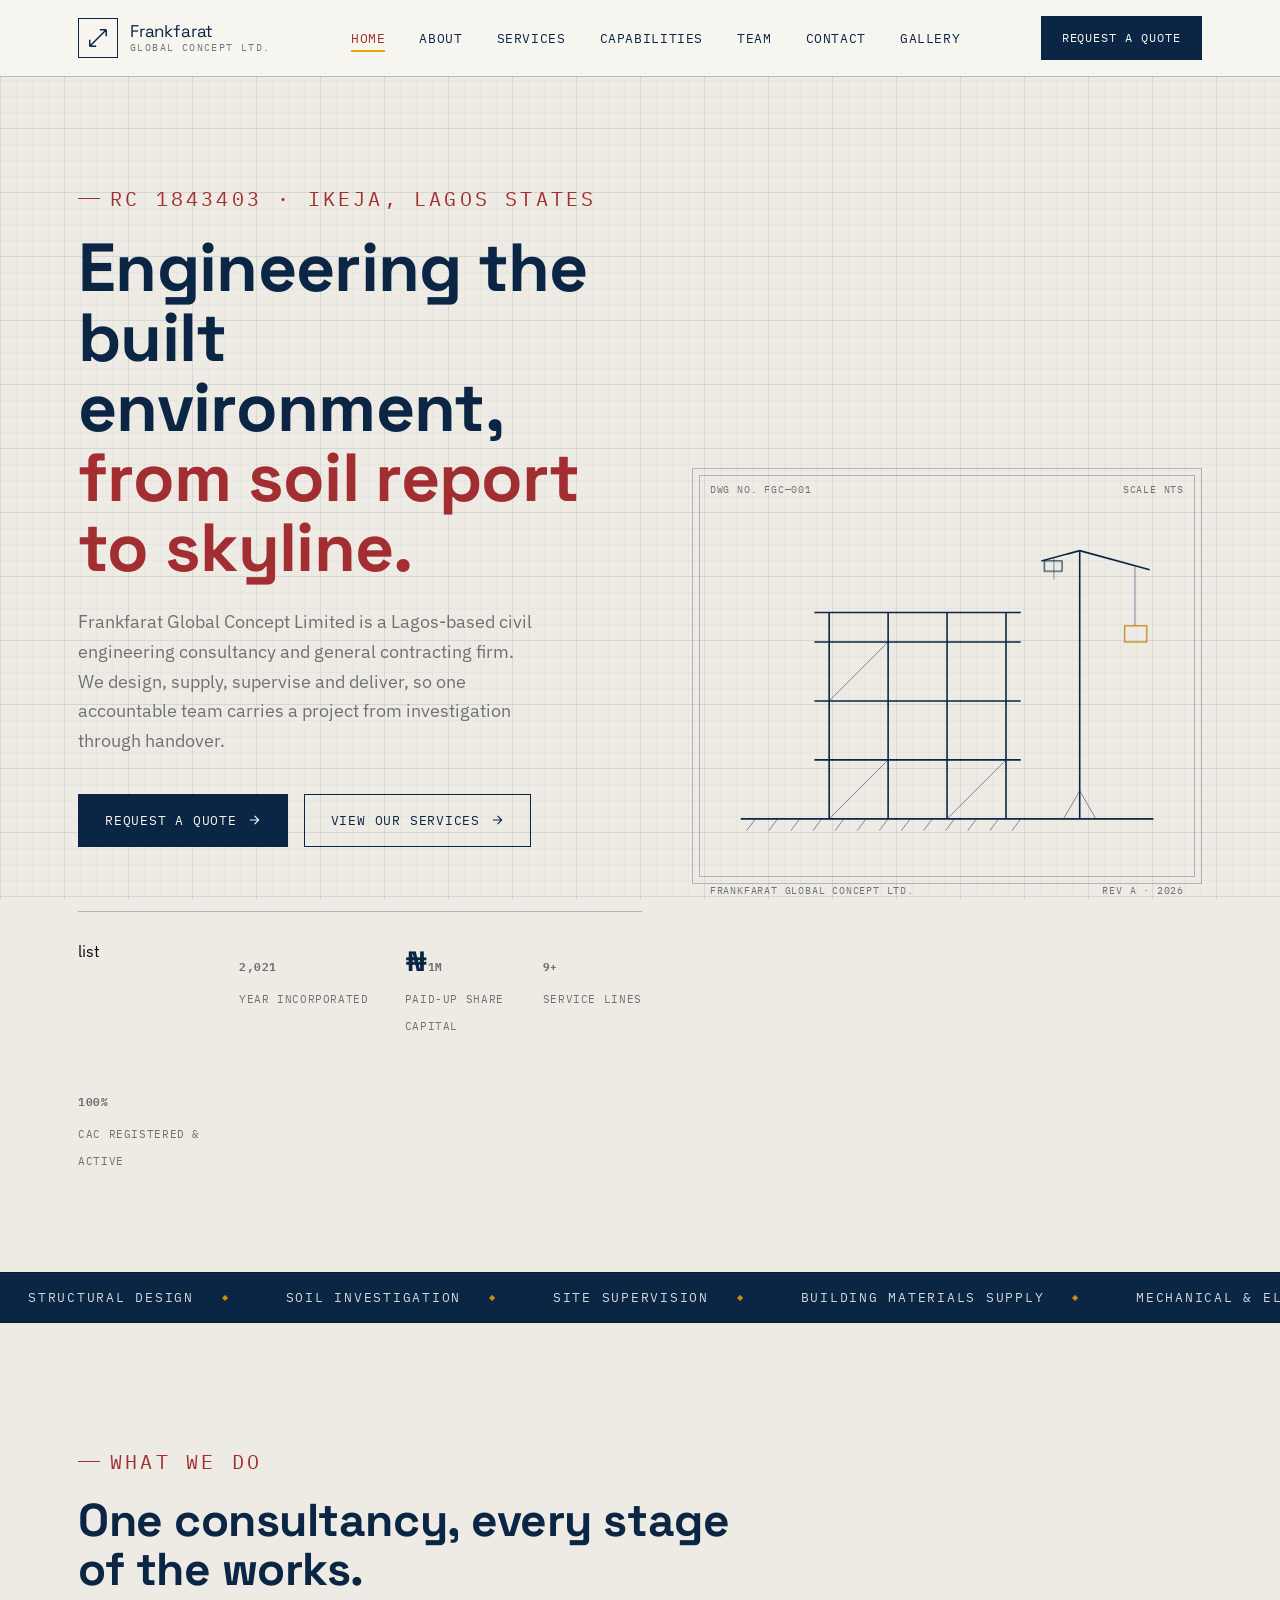
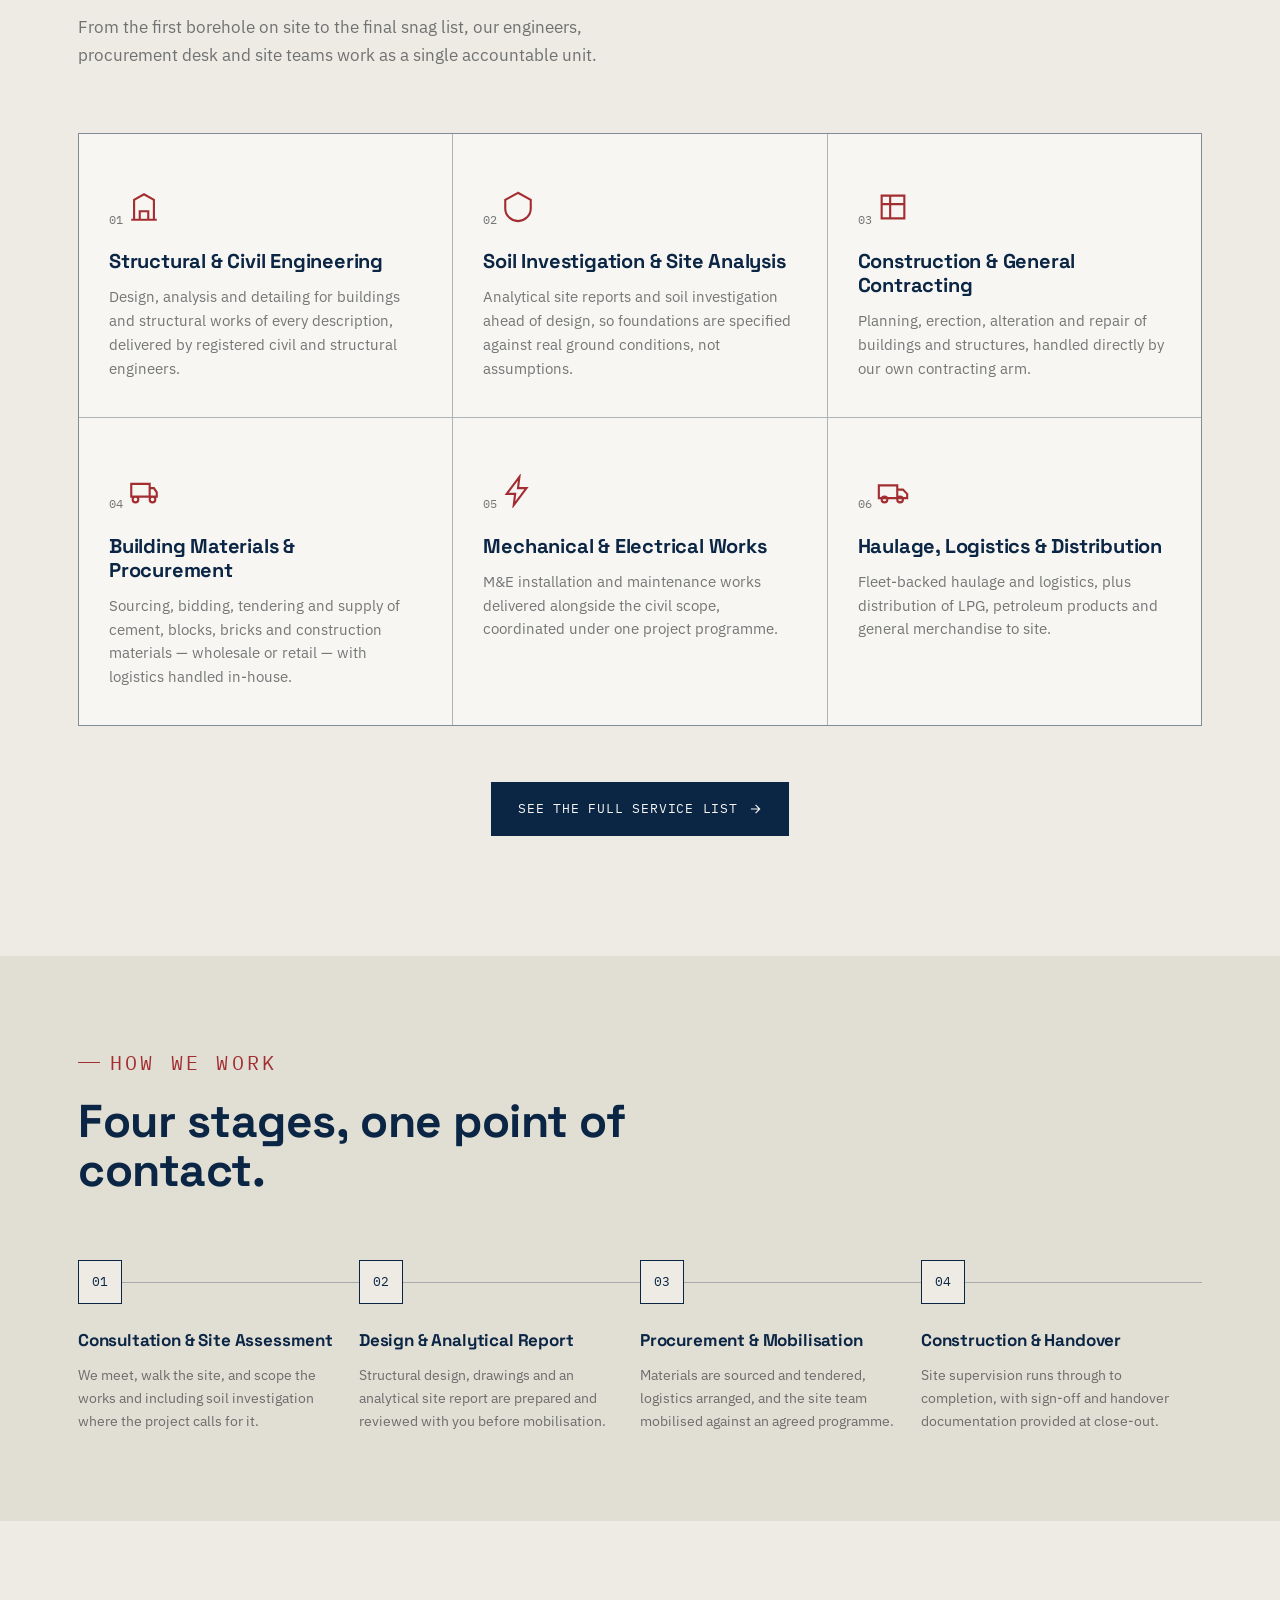
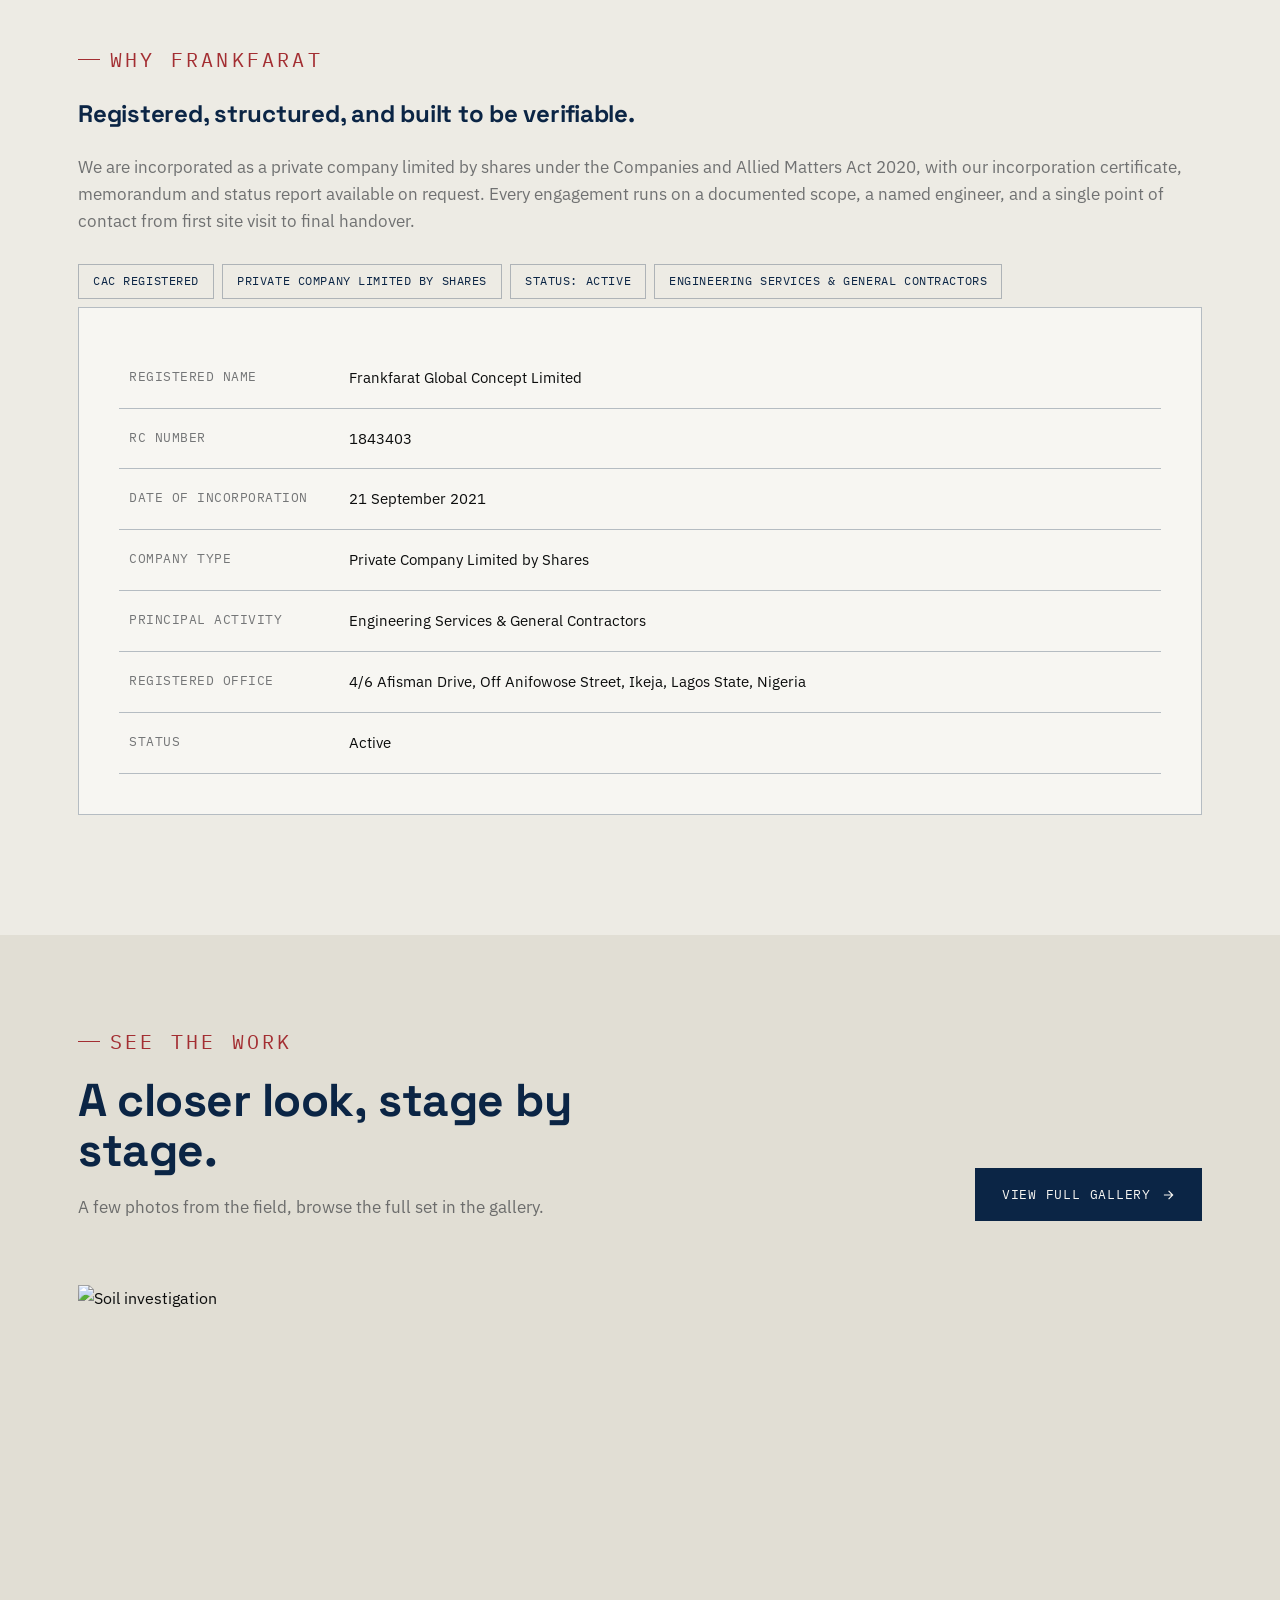
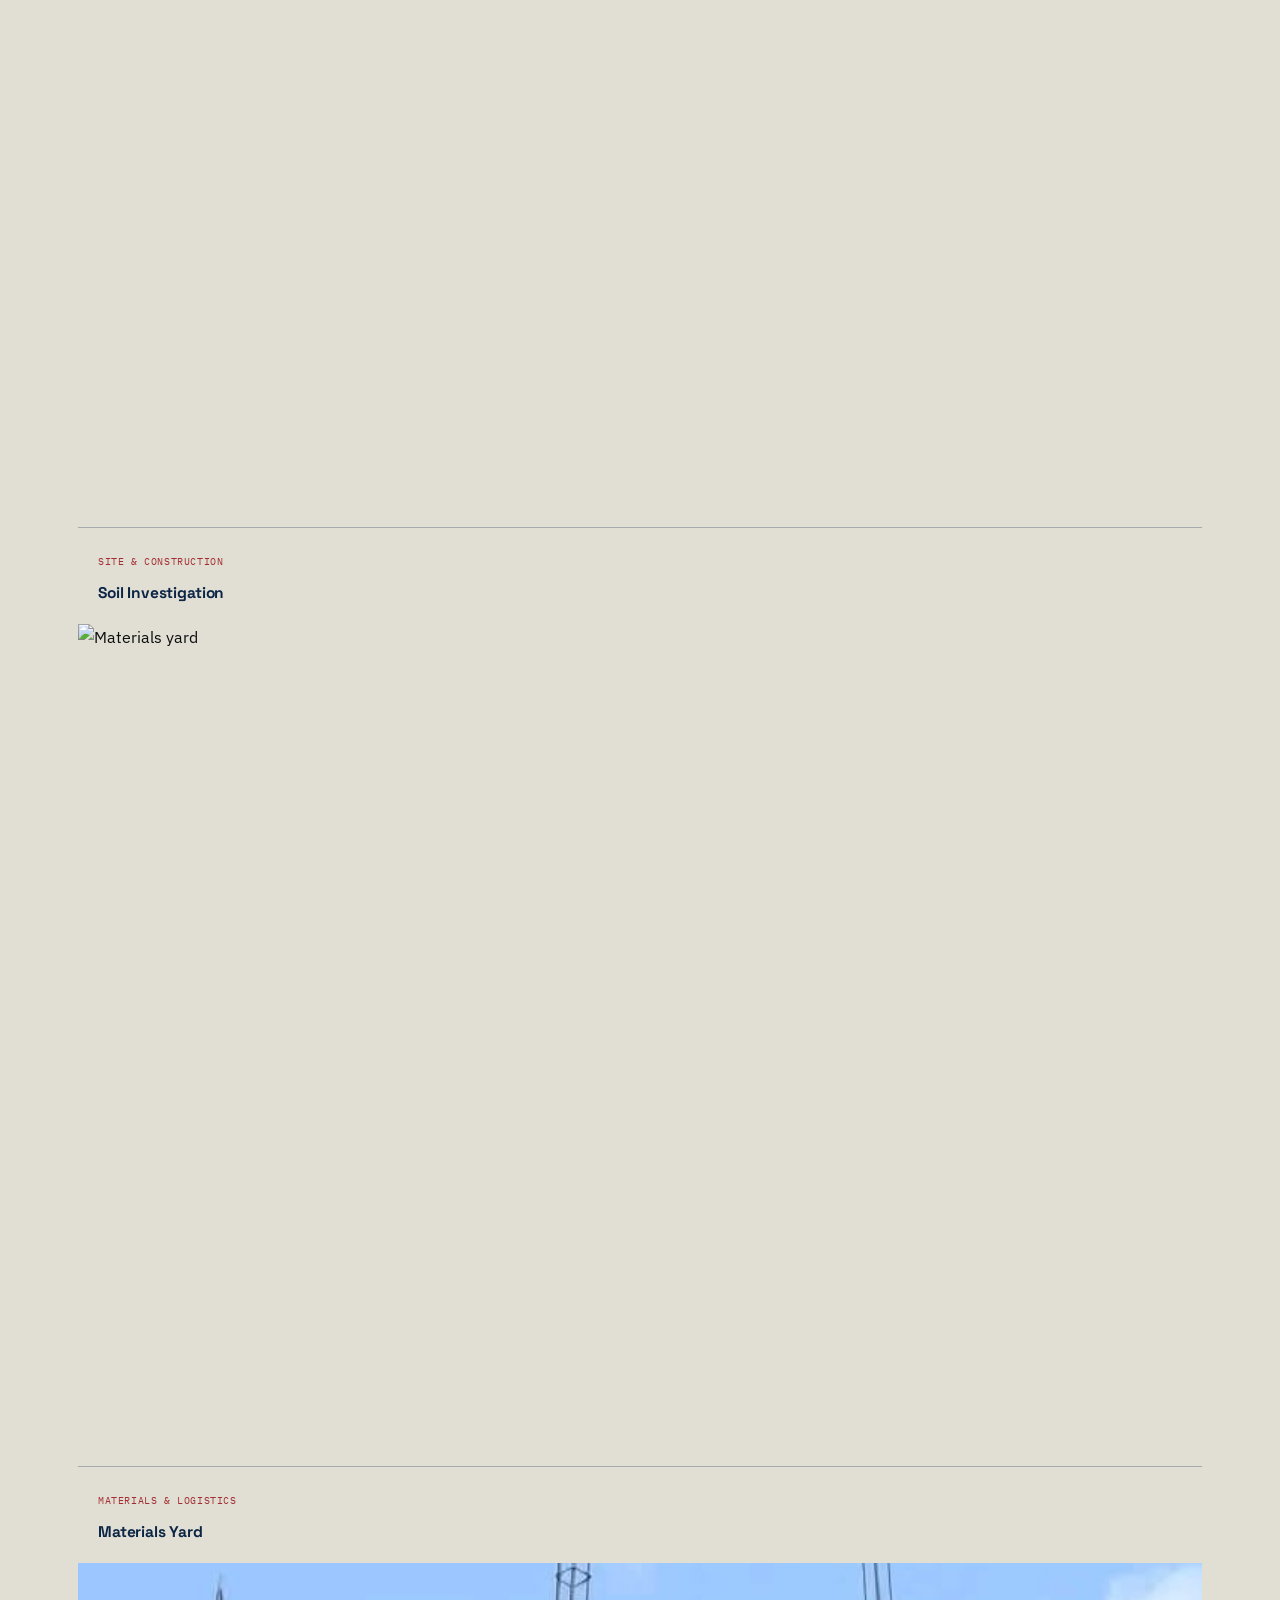
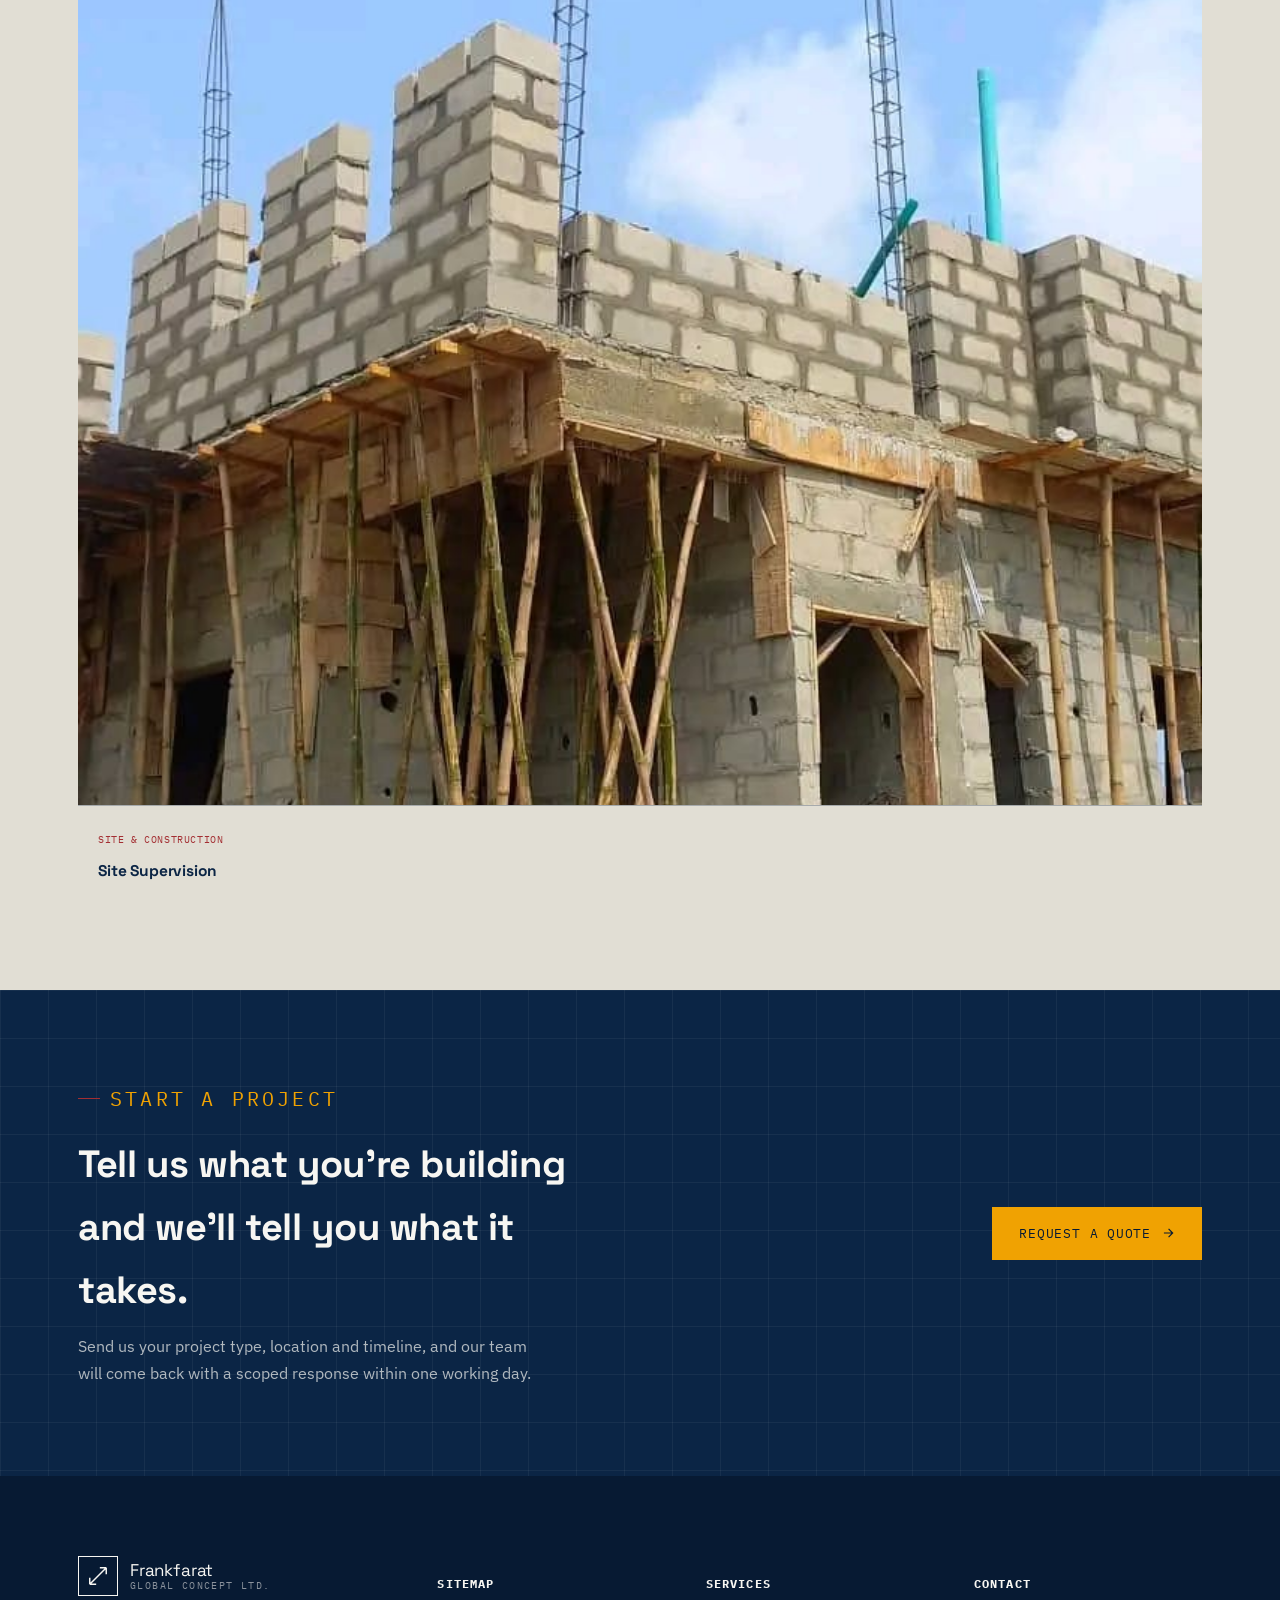
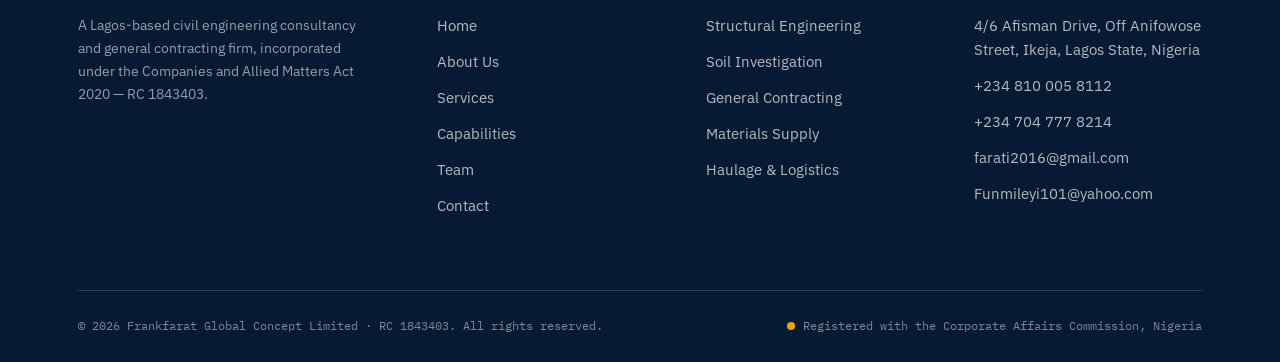
==== index.html @ 9d9a78c6 "First commit" ====
<!DOCTYPE html>
<html lang="en">
<head>
<meta charset="UTF-8">
<meta name="viewport" content="width=device-width, initial-scale=1.0">
<title>Frankfarat Global Concept Limited Civil Engineering Consultants, Lagos</title>
<meta name="description" content="Frankfarat Global Concept Limited (RC 1843403) is a Lagos-based civil engineering consultancy and general contracting firm — structural design, site supervision, soil investigation, procurement and construction.">
<link rel="preconnect" href="https://fonts.googleapis.com">
<link rel="stylesheet" href="style.css">
</head>
<body>

<div class="blueprint-bg"></div>

<!-- ============ HEADER ============ -->
<header class="sheet-header">
  <div class="wrap bar">
    <a href="index.html" class="brand">
      <span class="brand-mark">
        <svg viewBox="0 0 24 24" fill="none" stroke="currentColor" stroke-width="1.6"><path d="M3 21 L21 3 M21 3 L21 10 M21 3 L14 3 M3 21 L10 21 M3 21 L3 14"/></svg>
      </span>
      <span class="brand-text">
        <span class="name">Frankfarat</span>
        <span class="tag">Global Concept Ltd.</span>
      </span>
    </a>
    <nav class="main-nav">
      <a href="index.html">Home</a>
      <a href="about.html">About</a>
      <a href="services.html">Services</a>
      <a href="capabilities.html">Capabilities</a>
      <a href="team.html">Team</a>
      <a href="contact.html">Contact</a>
      <a href="gallery.html">Gallery</a>
    </nav>
    <a href="contact.html" class="nav-cta">Request a Quote</a>
    <button class="burger" aria-label="Toggle menu"><span></span><span></span><span></span></button>
  </div>
</header>

<div class="mobile-nav">
  <a href="index.html">Home</a>
  <a href="about.html">About</a>
  <a href="services.html">Services</a>
  <a href="capabilities.html">Capabilities</a>
  <a href="team.html">Team</a>
  <a href="gallery.html">Gallery</a>
  <a href="contact.html">Contact</a>
  <a href="contact.html" class="btn btn-amber">Request a Quote →</a>
</div>

<!-- ============ HERO ============ -->
<section class="hero">
  <div class="wrap">
    <div class="hero-grid">
      <div>
        <div class="eyebrow">RC 1843403 · Ikeja, Lagos States</div>
        <h1>Engineering the built environment, <span class="accent">from soil report to skyline.</span></h1>
        <p class="hero-lede">Frankfarat Global Concept Limited is a Lagos-based civil engineering consultancy and general contracting firm. We design, supply, supervise and deliver, so one accountable team carries a project from investigation through handover.</p>
        <div class="hero-actions">
          <a href="contact.html" class="btn btn-solid">Request a quote <svg viewBox="0 0 24 24" fill="none" stroke="currentColor" stroke-width="2"><path d="M5 12h14M13 5l7 7-7 7"/></svg></a>
          <a href="services.html" class="btn btn-ghost">View our services <svg viewBox="0 0 24 24" fill="none" stroke="currentColor" stroke-width="2"><path d="M5 12h14M13 5l7 7-7 7"/></svg></a>
        </div>

        <div class="hero-stats reveal-stagger">list
          <div class="stat"><b><span data-count="2021" data-suffix="">2021</span></b><span>Year Incorporated</span></div>
          <div class="stat"><b>₦<span data-count="1" data-suffix="M">1M</span></b><span>Paid-Up Share Capital</span></div>
          <div class="stat"><b><span data-count="9" data-suffix="+">9+</span></b><span>Service Lines</span></div>
          <div class="stat"><b><span data-count="100" data-suffix="%">100%</span></b><span>CAC Registered &amp; Active</span></div>
        </div>
      </div>

      <div class="hero-frame reveal">
        <div class="hero-frame-inner">
          <span class="corner-label tl">DWG NO. FGC—001</span>
          <span class="corner-label tr">SCALE NTS</span>
          <svg class="blueprint-drawing" viewBox="0 0 600 480" xmlns="http://www.w3.org/2000/svg">
            <!-- ground -->
            <path pathLength="1" class="bp-line" style="animation-duration:.7s;animation-delay:0s" d="M20,430 L580,430"/>
            <!-- foundation hatch -->
            <path pathLength="1" class="bp-line thin" style="animation-duration:.9s;animation-delay:.3s" d="M40,430 L28,446 M70,430 L58,446 M100,430 L88,446 M130,430 L118,446 M160,430 L148,446 M190,430 L178,446 M220,430 L208,446 M250,430 L238,446 M280,430 L268,446 M310,430 L298,446 M340,430 L328,446 M370,430 L358,446 M400,430 L388,446"/>
            <!-- columns -->
            <path pathLength="1" class="bp-line" style="animation-duration:1s;animation-delay:.5s" d="M140,430 L140,150 M220,430 L220,150 M300,430 L300,150 M380,430 L380,150"/>
            <!-- floor beams -->
            <path pathLength="1" class="bp-line" style="animation-duration:1s;animation-delay:1.1s" d="M120,350 L400,350 M120,270 L400,270 M120,190 L400,190 M120,150 L400,150"/>
            <!-- bracing -->
            <path pathLength="1" class="bp-line thin" style="animation-duration:.6s;animation-delay:1.9s" d="M140,430 L220,350 M300,430 L380,350 M140,270 L220,190"/>
            <!-- crane base -->
            <path pathLength="1" class="bp-line thin" style="animation-duration:.5s;animation-delay:2.1s" d="M458,430 L480,392 L502,430"/>
            <!-- crane mast -->
            <path pathLength="1" class="bp-line" style="animation-duration:.8s;animation-delay:1.3s" d="M480,430 L480,66"/>
            <!-- crane jib + counter-jib -->
            <path pathLength="1" class="bp-line" style="animation-duration:.6s;animation-delay:2s" d="M480,66 L575,92 M480,66 L428,80"/>
            <!-- cables -->
            <path pathLength="1" class="bp-line thin" style="animation-duration:.4s;animation-delay:2.5s" d="M555,88 L555,168 M445,77 L445,105"/>
            <!-- hook block -->
            <rect class="bp-fill" style="animation-delay:2.8s" x="541" y="168" width="30" height="22" fill="none" stroke="#C97F00" stroke-width="1.6"/>
            <!-- counterweight -->
            <rect class="bp-fill" style="animation-delay:2.6s" x="432" y="80" width="24" height="14" fill="none" stroke="#0B2545" stroke-width="1.4"/>
          </svg>
          <span class="corner-label bl">FRANKFARAT GLOBAL CONCEPT LTD.</span>
          <span class="corner-label br">REV A · 2026</span>
        </div>
      </div>
    </div>
  </div>
</section>

<!-- ============ MARQUEE STRIP ============ -->
<div class="strip">
  <div class="strip-track">
    <span>Structural Design</span>
    <span>Soil Investigation</span>
    <span>Site Supervision</span>
    <span>Building Materials Supply</span>
    <span>Mechanical &amp; Electrical Works</span>
    <span>Haulage &amp; Logistics</span>
    <span>Procurement &amp; Tendering</span>
    <span>General Contracting</span>
  </div>
</div>

<!-- ============ SERVICES OVERVIEW ============ -->
<section>
  <div class="wrap">
    <div class="section-head reveal">
      <div class="eyebrow">What We Do</div>
      <h2>One consultancy, every stage of the works.</h2>
      <p>From the first borehole on site to the final snag list, our engineers, procurement desk and site teams work as a single accountable unit.</p>
    </div>

    <div class="svc-grid reveal-stagger">
      <div class="svc-card">
        <span class="num">01</span>
        <svg class="icon" viewBox="0 0 24 24" fill="none" stroke="currentColor" stroke-width="1.5"><path d="M3 21h18M5 21V7l7-4 7 4v14M9 21v-6h6v6M9 11h.01M15 11h.01M9 15h.01M15 15h.01"/></svg>
        <h3>Structural &amp; Civil Engineering</h3>
        <p>Design, analysis and detailing for buildings and structural works of every description, delivered by registered civil and structural engineers.</p>
      </div>
      <div class="svc-card">
        <span class="num">02</span>
        <svg class="icon" viewBox="0 0 24 24" fill="none" stroke="currentColor" stroke-width="1.5"><path d="M12 2 3 7v6c0 5 4 8.5 9 9 5-.5 9-4 9-9V7l-9-5Z"/></svg>
        <h3>Soil Investigation &amp; Site Analysis</h3>
        <p>Analytical site reports and soil investigation ahead of design, so foundations are specified against real ground conditions, not assumptions.</p>
      </div>
      <div class="svc-card">
        <span class="num">03</span>
        <svg class="icon" viewBox="0 0 24 24" fill="none" stroke="currentColor" stroke-width="1.5"><path d="M4 4h16v16H4zM4 10h16M10 4v16"/></svg>
        <h3>Construction &amp; General Contracting</h3>
        <p>Planning, erection, alteration and repair of buildings and structures, handled directly by our own contracting arm.</p>
      </div>
      <div class="svc-card">
        <span class="num">04</span>
        <svg class="icon" viewBox="0 0 24 24" fill="none" stroke="currentColor" stroke-width="1.5"><path d="M3 7h13v9H3zM16 10h3l2 3v3h-5zM6 20a2 2 0 1 0 0-4 2 2 0 0 0 0 4ZM18 20a2 2 0 1 0 0-4 2 2 0 0 0 0 4Z"/></svg>
        <h3>Building Materials &amp; Procurement</h3>
        <p>Sourcing, bidding, tendering and supply of cement, blocks, bricks and construction materials — wholesale or retail — with logistics handled in-house.</p>
      </div>
      <div class="svc-card">
        <span class="num">05</span>
        <svg class="icon" viewBox="0 0 24 24" fill="none" stroke="currentColor" stroke-width="1.5"><path d="M13 2 4 14h6l-1 8 9-12h-6l1-8Z"/></svg>
        <h3>Mechanical &amp; Electrical Works</h3>
        <p>M&amp;E installation and maintenance works delivered alongside the civil scope, coordinated under one project programme.</p>
      </div>
      <div class="svc-card">
        <span class="num">06</span>
        <svg class="icon" viewBox="0 0 24 24" fill="none" stroke="currentColor" stroke-width="1.5"><path d="M2 8h13v9H2zM15 11h4l3 3v3h-7zM6 20a2 2 0 1 0 0-4 2 2 0 0 0 0 4ZM17 20a2 2 0 1 0 0-4 2 2 0 0 0 0 4Z"/></svg>
        <h3>Haulage, Logistics &amp; Distribution</h3>
        <p>Fleet-backed haulage and logistics, plus distribution of LPG, petroleum products and general merchandise to site.</p>
      </div>
    </div>

    <div class="center" style="margin-top:56px;">
      <a href="services.html" class="btn btn-solid">See the full service list <svg viewBox="0 0 24 24" fill="none" stroke="currentColor" stroke-width="2"><path d="M5 12h14M13 5l7 7-7 7"/></svg></a>
    </div>
  </div>
</section>

<!-- ============ PROCESS ============ -->
<section class="section-tight" style="background:var(--concrete-2);">
  <div class="wrap">
    <div class="section-head reveal">
      <div class="eyebrow">How We Work</div>
      <h2>Four stages, one point of contact.</h2>
    </div>
    <div class="process reveal-stagger">
      <div class="p-step">
        <div class="marker">01</div>
        <h4>Consultation &amp; Site Assessment</h4>
        <p>We meet, walk the site, and scope the works and including soil investigation where the project calls for it.</p>
      </div>
      <div class="p-step">
        <div class="marker">02</div>
        <h4>Design &amp; Analytical Report</h4>
        <p>Structural design, drawings and an analytical site report are prepared and reviewed with you before mobilisation.</p>
      </div>
      <div class="p-step">
        <div class="marker">03</div>
        <h4>Procurement &amp; Mobilisation</h4>
        <p>Materials are sourced and tendered, logistics arranged, and the site team mobilised against an agreed programme.</p>
      </div>
      <div class="p-step">
        <div class="marker">04</div>
        <h4>Construction &amp; Handover</h4>
        <p>Site supervision runs through to completion, with sign-off and handover documentation provided at close-out.</p>
      </div>
    </div>
  </div>
</section>

<!-- ============ CREDENTIALS / TRUST ============ -->
<section>
  <div class="wrap grid-">
    <div class="reveal">
      <div class="eyebrow">Why Frankfarat</div>
      <h2>Registered, structured, and built to be verifiable.</h2>
      <p style="margin-top:20px;color:var(--graphite-60);font-size:16.5px;">We are incorporated as a private company limited by shares under the Companies and Allied Matters Act 2020, with our incorporation certificate, memorandum and status report available on request. Every engagement runs on a documented scope, a named engineer, and a single point of contact from first site visit to final handover.</p>
      <ul style="margin-top:28px;display:flex;flex-wrap:wrap;">
        <li class="tag-pill">CAC Registered</li>
        <li class="tag-pill">Private Company Limited by Shares</li>
        <li class="tag-pill">Status: Active</li>
        <li class="tag-pill">Engineering Services &amp; General Contractors</li>
      </ul>
    </div>
    <div class="panel reveal">
      <table class="spec-table">
        <tr><td>Registered Name</td><td>Frankfarat Global Concept Limited</td></tr>
        <tr><td>RC Number</td><td>1843403</td></tr>
        <tr><td>Date of Incorporation</td><td>21 September 2021</td></tr>
        <tr><td>Company Type</td><td>Private Company Limited by Shares</td></tr>
        <tr><td>Principal Activity</td><td>Engineering Services &amp; General Contractors</td></tr>
        <tr><td>Registered Office</td><td>4/6 Afisman Drive, Off Anifowose Street, Ikeja, Lagos State, Nigeria</td></tr>
        <tr><td>Status</td><td>Active</td></tr>
      </table>
    </div>
  </div>
</section>


<!-- ============ GALLERY PREVIEW ============ -->
<section class="section-tight" style="background:var(--concrete-2);">
  <div class="wrap">
    <div class="section-head reveal" style="display:flex;justify-content:space-between;align-items:flex-end;flex-wrap:wrap;gap:20px;max-width:none;">
      <div style="max-width:600px;">
        <div class="eyebrow">See The Work</div>
        <h2>A closer look, stage by stage.</h2>
        <p>A few photos from the field, browse the full set in the gallery.</p>
      </div>
      <a href="gallery.html" class="btn btn-solid">View full gallery <svg viewBox="0 0 24 24" fill="none" stroke="currentColor" stroke-width="2"><path d="M5 12h14M13 5l7 7-7 7"/></svg></a>
    </div>
 
    <div class="gallery-preview-grid reveal-stagger">
 
      <a href="gallery.html" class="sector-card" style="padding:0;display:block;text-decoration:none;">
        <div style="aspect-ratio:4/3;overflow:hidden;border-bottom:1px solid var(--line-strong);">
          <img src="images/OIP.webp" alt="Soil investigation" style="width:100%;height:100%;object-fit:cover;display:block;">
        </div>
        <div style="padding:18px 20px;"><span class="cat" style="font-family:var(--font-mono);font-size:10px;letter-spacing:.06em;text-transform:uppercase;color:var(--stamp);">Site &amp; Construction</span><h4 style="margin-top:8px;font-size:15.5px;color:var(--navy);font-family:var(--font-display);">Soil Investigation</h4></div>
      </a>
 
      <a href="gallery.html" class="sector-card" style="padding:0;display:block;text-decoration:none;">
        <div style="aspect-ratio:4/3;overflow:hidden;border-bottom:1px solid var(--line-strong);">
          <img src="images/material yard.webp" alt="Materials yard" style="width:100%;height:100%;object-fit:cover;display:block;">
        </div>
        <div style="padding:18px 20px;"><span class="cat" style="font-family:var(--font-mono);font-size:10px;letter-spacing:.06em;text-transform:uppercase;color:var(--stamp);">Materials &amp; Logistics</span><h4 style="margin-top:8px;font-size:15.5px;color:var(--navy);font-family:var(--font-display);">Materials Yard</h4></div>
      </a>
 
      <a href="gallery.html" class="sector-card" style="padding:0;display:block;text-decoration:none;">
        <div style="aspect-ratio:4/3;overflow:hidden;border-bottom:1px solid var(--line-strong);">
          <img src="Images/WhatsApp Image 2026-07-15 at 10.15.27 PM (1).jpeg" alt="Site supervision" style="width:100%;height:100%;object-fit:cover;display:block;">
        </div>
        <div style="padding:18px 20px;"><span class="cat" style="font-family:var(--font-mono);font-size:10px;letter-spacing:.06em;text-transform:uppercase;color:var(--stamp);">Site &amp; Construction</span><h4 style="margin-top:8px;font-size:15.5px;color:var(--navy);font-family:var(--font-display);">Site Supervision</h4></div>
      </a>

    </div>
  </div>
</section>




<!-- ============ CTA BAND ============ -->
<section class="cta-band" style="padding:0;">
  <div class="wrap cta-inner" style="padding:90px 28px;">
    <div>
      <div class="eyebrow" style="color:var(--amber);">Start A Project</div>
      <h2>Tell us what you're building and we'll tell you what it takes.</h2>
      <p>Send us your project type, location and timeline, and our team will come back with a scoped response within one working day.</p>
    </div>
    <a href="contact.html" class="btn btn-amber">Request a quote <svg viewBox="0 0 24 24" fill="none" stroke="currentColor" stroke-width="2"><path d="M5 12h14M13 5l7 7-7 7"/></svg></a>
  </div>
</section>


<!-- ============ FOOTER ============ -->
<footer>
  <div class="wrap">
    <div class="foot-grid">
      <div class="foot-brand">
        <a href="index.html" class="brand">
          <span class="brand-mark" style="border-color:var(--paper);color:var(--paper);">
            <svg viewBox="0 0 24 24" fill="none" stroke="currentColor" stroke-width="1.6"><path d="M3 21 L21 3 M21 3 L21 10 M21 3 L14 3 M3 21 L10 21 M3 21 L3 14"/></svg>
          </span>
          <span class="brand-text"><span class="name">Frankfarat</span><span class="tag" style="color:rgba(247,246,242,0.55);">Global Concept Ltd.</span></span>
        </a>
        <p>A Lagos-based civil engineering consultancy and general contracting firm, incorporated under the Companies and Allied Matters Act 2020 — RC 1843403.</p>
      </div>
      <div>
        <h5>Sitemap</h5>
        <ul>
          <li><a href="index.html">Home</a></li>
          <li><a href="about.html">About Us</a></li>
          <li><a href="services.html">Services</a></li>
          <li><a href="capabilities.html">Capabilities</a></li>
          <li><a href="team.html">Team</a></li>
          <li><a href="contact.html">Contact</a></li>
        </ul>
      </div>
      <div>
        <h5>Services</h5>
        <ul>
          <li><a href="services.html">Structural Engineering</a></li>
          <li><a href="services.html">Soil Investigation</a></li>
          <li><a href="services.html">General Contracting</a></li>
          <li><a href="services.html">Materials Supply</a></li>
          <li><a href="services.html">Haulage &amp; Logistics</a></li>
        </ul>
      </div>
      <div>
        <h5>Contact</h5>
        <ul>
          <li>4/6 Afisman Drive, Off Anifowose Street, Ikeja, Lagos State, Nigeria</li>
          <li><a href="tel:+2348100058112">+234 810 005 8112</a></li>
          <li><a href="tel:+2347047778214">+234 704 777 8214</a></li>
          <li><a href="mailto:farati2016@gmail.com">farati2016@gmail.com</a></li>
          <li><a href="mailto:Funmileyi101@yahoo.com">Funmileyi101@yahoo.com</a></li>
        </ul>
      </div>
    </div>
    <div class="foot-bottom">
      <span>© <span class="year"></span> Frankfarat Global Concept Limited · RC 1843403. All rights reserved.</span>
      <span class="stamp"><span></span> Registered with the Corporate Affairs Commission, Nigeria</span>
    </div>
  </div>
</footer>

<script src="script.js"></script>
</body>
</html>
---- style.css ----
/* ==========================================================================
   FRANKFARAT GLOBAL CONCEPT LIMITED — Design System
   Concept: "Working Drawing" — the site is built like a set of construction
   documents. Blueprint grids, sheet numbers, dimension lines, revision
   stamps and specification tables stand in for the usual decorative UI.
   ========================================================================== */

@import url('https://fonts.googleapis.com/css2?family=Space+Grotesk:wght@400;500;600;700&family=IBM+Plex+Sans:ital,wght@0,400;0,500;0,600;0,700;1,400&family=IBM+Plex+Mono:wght@400;500;600&display=swap');

:root{
  /* ---- palette ---- */
  --navy:        #0B2545;   /* structural blue — primary */
  --navy-deep:   #071A33;   /* darkest panels */
  --navy-mid:    #14335E;
  --concrete:    #EDEBE4;   /* base page background — cast concrete */
  --concrete-2:  #E1DED4;   /* slightly deeper concrete for panels */
  --paper:       #F7F6F2;   /* drawing paper white */
  --graphite:    #0c0d0d;   /* body copy */
  --graphite-60: rgba(35,38,43,0.62);
  --amber:       #F0A202;   /* site-safety amber — primary accent */
  --amber-deep:  #C97F00;
  --stamp:       #A32E32;   /* certification-stamp red, used sparingly */
  --line:        rgba(11,37,69,0.14);
  --line-strong: rgba(11,37,69,0.28);
  --white:       #FFFFFF;

  --font-display: 'Space Grotesk', sans-serif;
  --font-body:    'IBM Plex Sans', sans-serif;
  --font-mono:    'IBM Plex Mono', monospace;

  --container: 1180px;
  --radius: 2px;
  --ease: cubic-bezier(.22,.68,0,1);
}

*,*::before,*::after{ box-sizing:border-box; }
html{ scroll-behavior:smooth; }
body{
  margin:0;
  background:var(--concrete);
  color:var(--graphite);
  font-family:var(--font-body);
  font-size:16px;
  line-height:1.65;
  -webkit-font-smoothing:antialiased;
  overflow-x:hidden;
  
}

img{ max-width:100%; display:block;}
a{ color:inherit; text-decoration:none; }
ul{ margin:0; padding:0; list-style:none; }
button{ font-family:inherit; cursor:pointer; }
h1,h2,h3,h4{ font-family:var(--font-display); margin:0; color:var(--navy); letter-spacing:-0.01em; }
p{ margin:0; }

:focus-visible{ outline:2px solid var(--amber); outline-offset:3px; }

@media (prefers-reduced-motion: reduce){
  *,*::before,*::after{ animation-duration:0.001ms !important; animation-iteration-count:1 !important; transition-duration:0.001ms !important; scroll-behavior:auto !important; }
}

/* ---- blueprint grid backdrop ---- */
.blueprint-bg{
  position:fixed; inset:0; z-index:-2; pointer-events:none;
  background-image:
    linear-gradient(var(--line) 1px, transparent 1px),
    linear-gradient(90deg, var(--line) 1px, transparent 1px);
  background-size:64px 64px;
  opacity:0.5;
}
.blueprint-bg::after{
  content:"";
  position:absolute; inset:0;
  background-image:
    linear-gradient(rgba(11,37,69,0.06) 1px, transparent 1px),
    linear-gradient(90deg, rgba(11,37,69,0.06) 1px, transparent 1px);
  background-size:16px 16px;
}

.wrap{ max-width:var(--container); margin:0 auto; padding:0 28px; }

/* ==========================================================================
   TOP BAR — sheet header
   ========================================================================== */
.sheet-header{
  position:fixed; top:0; left:0; right:0; z-index:200;
  background:rgba(247,246,242,0.88);
  backdrop-filter:blur(10px);
  border-bottom:1px solid var(--line-strong);
  transition:background .3s var(--ease);
}
.sheet-header .bar{
  display:flex; align-items:center; justify-content:space-between;
  height:76px;
}
.brand{ display:flex; align-items:center; gap:12px; }
.brand-mark{
  width:40px; height:40px; flex:none;
  border:1.5px solid var(--navy);
  display:flex; align-items:center; justify-content:center;
  position:relative;
  color:var(--navy);
}
.brand-mark svg{ width:22px; height:22px; }
.brand-text{ display:flex; flex-direction:column; line-height:1.15; }
.brand-text .name{ font-family:var(--font-display); font-weight:70img0; font-size:17px; color:var(--navy); letter-spacing:-0.01em;}
.brand-text .tag{ font-family:var(--font-mono); font-size:10px; letter-spacing:0.14em; text-transform:uppercase; color:var(--graphite-60); }

.main-nav{ display:flex; align-items:center; gap:2px; }
.main-nav a{
  font-family:var(--font-mono);
  font-size:12.5px; letter-spacing:0.05em; text-transform:uppercase;
  color:var(--navy); padding:10px 16px; position:relative;
}
.main-nav a::after{
  content:""; position:absolute; left:16px; right:16px; bottom:6px; height:2px;
  background:var(--amber); transform:scaleX(0); transform-origin:left; transition:transform .28s var(--ease);
}
.main-nav a:hover::after, .main-nav a.active::after{ transform:scaleX(1); }
.main-nav a.active{ color:var(--stamp); }

.nav-cta{
  font-family:var(--font-mono); font-size:12px; letter-spacing:0.08em; text-transform:uppercase;
  background:var(--navy); color:var(--paper); padding:11px 20px; border:1px solid var(--navy);
  transition:background .25s var(--ease), color .25s var(--ease);
}
.nav-cta:hover{ background:var(--amber); border-color:var(--amber); color:var(--navy-deep); }

.burger{ display:none; width:32px; height:32px; border:none; background:none; position:relative; }
.burger span{ position:absolute; left:4px; right:4px; height:2px; background:var(--navy); transition:all .25s var(--ease); }
.burger span:nth-child(1){ top:11px; }
.burger span:nth-child(2){ top:19px; }
.burger span:nth-child(3){ top:27px; }
.burger.open span:nth-child(1){ transform:translateY(8px) rotate(45deg); }
.burger.open span:nth-child(2){ opacity:0; }
.burger.open span:nth-child(3){ transform:translateY(-8px) rotate(-45deg); }

.mobile-nav{
  display:none; position:fixed; top:76px; left:0; right:0; bottom:0; z-index:190; height: 100%;
  background:var(--navy-deep); padding:32px 28px; transform:translateY(-8px); opacity:0;
  pointer-events:none; transition:all .3s var(--ease);
}
.mobile-nav.open{ opacity:1; transform:translateY(0); pointer-events:auto; }
.mobile-nav a{
  display:block; font-family:var(--font-display); font-size:28px; color:var(--paper); 
  padding:16px 0; border-bottom:1px solid rgba(247,246,242,0.14); height: 10%;
}
.mobile-nav .nav-cta{ margin-top:24px; display:inline-block; }

@media (max-width:900px){
  .main-nav, .sheet-header .nav-cta{ display:none; }
  .burger{ display:block; }
  .mobile-nav{ display:block; }
}

/* ==========================================================================
   BUTTONS
   ========================================================================== */
.btn{
  display:inline-flex; align-items:center; gap:10px;
  font-family:var(--font-mono); font-size:13px; letter-spacing:0.06em; text-transform:uppercase;
  padding:15px 26px; border:1px solid var(--navy); background:transparent; color:var(--navy);
  transition:all .25s var(--ease);
}
.btn svg{ width:14px; height:14px; transition:transform .25s var(--ease); }
.btn:hover svg{ transform:translateX(4px); }
.btn-solid{ background:var(--navy); color:var(--paper); }
.btn-solid:hover{ background:var(--amber); border-color:var(--amber); color:var(--navy-deep); }
.btn-ghost:hover{ background:var(--navy); color:var(--paper); }
.btn-amber{ background:var(--amber); border-color:var(--amber); color:var(--navy-deep); }
.btn-amber:hover{ background:var(--navy); border-color:var(--navy); color:var(--paper); }

/* ==========================================================================
   EYEBROWS / LABELS / SHEET NUMBERS
   ========================================================================== */
.eyebrow{
  display:inline-flex; align-items:center; gap:10px;
  font-family:var(--font-mono); font-size:20px; letter-spacing:0.16em; text-transform:uppercase;
  color:var(--stamp); margin-bottom:18px; font-weight: 1000px;
}
.eyebrow::before{ content:""; width:22px; height:1px; background:var(--stamp); }

.sheet-tag{
  font-family:var(--font-mono); font-size:11px; letter-spacing:0.08em; color:var(--graphite-60);
  border:1px solid var(--line-strong); padding:4px 10px; display:inline-block;
}

/* ==========================================================================
   SECTION SCAFFOLDING
   ========================================================================== */
section{ position:relative; padding:120px 0; }
.section-tight{ padding:88px 0; }
.section-head{ max-width:680px; margin-bottom:64px; }
.section-head h2{ font-size:clamp(30px,4vw,46px); line-height:1.08; }
.section-head p{ margin-top:18px; font-size:17px; color:var(--graphite-60); max-width:560px; }

.dim-divider{
  display:flex; align-items:center; gap:14px; margin:0 0 64px;
  font-family:var(--font-mono); font-size:11px; color:var(--graphite-60); letter-spacing:0.1em;
}
.dim-divider .tick{ flex:1; height:1px; background:var(--line-strong); position:relative; }
.dim-divider .tick::before, .dim-divider .tick::after{
  content:""; position:absolute; top:-4px; width:1px; height:9px; background:var(--line-strong);
}
.dim-divider .tick::before{ left:0; }
.dim-divider .tick::after{ right:0; }

/* ==========================================================================
   HERO
   ========================================================================== */
.hero{
  padding:180px 0 100px;
  position:relative;
  overflow:hidden;
}
.hero-grid{
  display:grid; grid-template-columns:1.05fr 0.95fr; gap:50px; align-items:center;
}
.hero-frame{
  border:1px solid var(--line-strong); padding:6px;
}
.hero-frame-inner{ border:1px solid var(--line-strong); padding:26px 26px 20px; position:relative; }
.corner-label{
  position:absolute; font-family:var(--font-mono); font-size:10px; letter-spacing:0.08em; color:var(--graphite-60);
}
.corner-label.tl{ top:6px; left:10px; }
.corner-label.tr{ top:6px; right:10px; }
.corner-label.bl{ bottom:-24px; left:10px; }
.corner-label.br{ bottom:-24px; right:10px; }

.hero h1{
  font-size:clamp(38px,5.4vw,68px); line-height:1.03; font-weight:700;
  max-width:640px;
}
.hero h1 .accent{ color:var(--stamp); }
.hero-lede{
  margin-top:24px; font-size:18px; color:var(--graphite-60); max-width:460px;
}
.hero-actions{ margin-top:38px; display:flex; gap:16px; flex-wrap:wrap; }

.hero-stats{
  margin-top:64px; display:grid; grid-template-columns:repeat(4,auto); gap:36px;
  border-top:1px solid var(--line-strong); padding-top:26px;
}
.hero-stats .stat b{
  display:block; font-family:var(--font-display); font-size:28px; color:var(--navy);
}
.hero-stats .stat span{
  font-family:var(--font-mono); font-size:10.5px; letter-spacing:0.06em; text-transform:uppercase; color:var(--graphite-60);
}

@media (max-width:900px){
  .hero-grid{ grid-template-columns:1fr; }
  .hero-stats{ grid-template-columns:repeat(2,auto); }
}

/* drawing canvas */
.blueprint-drawing{ width:100%; height:auto; display:block; }
.bp-line{
  fill:none; stroke:var(--navy); stroke-width:1.6; vector-effect:non-scaling-stroke;
  stroke-dasharray:1; stroke-dashoffset:1;
  animation:draw 2.6s var(--ease) forwards;
}
.bp-line.amber{ stroke:var(--amber-deep); }
.bp-line.thin{ stroke-width:0.9; opacity:0.55; }
.bp-fill{ opacity:0; animation:fadein 1s ease forwards; }
@keyframes draw{ to{ stroke-dashoffset:0; } }
@keyframes fadein{ to{ opacity:1; } }

/* ==========================================================================
   MARQUEE STRIP
   ========================================================================== */
.strip{
  background:var(--navy); color:var(--paper); padding:14px 0; overflow:hidden;
  border-top:1px solid var(--navy-deep); border-bottom:1px solid var(--navy-deep);
}
.strip-track{ display:flex; width:max-content; animation:scroll-strip 32s linear infinite; }
.strip-track span{
  font-family:var(--font-mono); font-size:12.5px; letter-spacing:0.14em; text-transform:uppercase;
  padding:0 28px; white-space:nowrap; opacity:0.85; display:flex; align-items:center; gap:28px;
}
.strip-track span::after{ content:"◆"; color:var(--amber); font-size:8px; }
@keyframes scroll-strip{ from{ transform:translateX(0); } to{ transform:translateX(-50%); } }

/* ==========================================================================
   CARDS — SERVICES
   ========================================================================== */
.svc-grid{ display:grid; grid-template-columns:repeat(3,1fr); gap:1px; background:var(--line-strong); border:1px solid var(--line-strong); }
.svc-card{
  background:var(--paper); padding:36px 30px; position:relative; overflow:hidden;
  transition:background .3s var(--ease);
}
.svc-card:hover{ background:var(--white); }
.svc-card .num{ font-family:var(--font-mono); font-size:12px; color:var(--graphite-60); }
.svc-card h3{ font-size:20px; margin-top:18px; line-height:1.2; }
.svc-card p{ margin-top:12px; font-size:14.5px; color:var(--graphite-60); }
.svc-card .icon{ width:34px; height:34px; margin-top:20px; color:var(--stamp); }
.svc-card::before{
  content:""; position:absolute; left:0; top:0; bottom:0; width:3px; background:var(--amber);
  transform:scaleY(0); transform-origin:top; transition:transform .3s var(--ease);
}
.svc-card:hover::before{ transform:scaleY(1); }

@media (max-width:900px){ .svc-grid{ grid-template-columns:1fr 1fr; } }
@media (max-width:600px){ .svc-grid{ grid-template-columns:1fr; } }

/* ==========================================================================
   PROCESS / TIMELINE
   ========================================================================== */
.process{ display:grid; grid-template-columns:repeat(4,1fr); gap:0; position:relative; }
.process::before{ content:""; position:absolute; top:22px; left:0; right:0; height:1px; background:var(--line-strong); }
.p-step{ padding:0 22px 0 0; position:relative; }
.p-step .marker{
  width:44px; height:44px; border:1.5px solid var(--navy); background:var(--concrete);
  display:flex; align-items:center; justify-content:center; font-family:var(--font-mono);
  color:var(--navy); font-size:13px; position:relative; z-index:2;
}
.p-step h4{ margin-top:22px; font-size:17px; }
.p-step p{ margin-top:10px; font-size:14px; color:var(--graphite-60); }
@media (max-width:900px){
  .process{ grid-template-columns:1fr; gap:40px; }
  .process::before{ display:none; }
}

/* ==========================================================================
   CTA BAND
   ========================================================================== */
.cta-band{
  background:var(--navy); color:var(--paper); padding:90px 0; position:relative; overflow:hidden;
}
.cta-band::before{
  content:""; position:absolute; inset:0;
  background-image:linear-gradient(rgba(255,255,255,0.05) 1px, transparent 1px), linear-gradient(90deg, rgba(255,255,255,0.05) 1px, transparent 1px);
  background-size:48px 48px;
}
.cta-inner{ position:relative; display:flex; justify-content:space-between; align-items:center; gap:40px; flex-wrap:wrap; }
.cta-inner h2{ color:var(--paper); font-size:clamp(26px,3.4vw,38px); max-width:520px; }
.cta-inner p{ color:rgba(247,246,242,0.7); margin-top:12px; max-width:460px; }

/* ==========================================================================
   FOOTER
   ========================================================================== */
footer{ background:var(--navy-deep); color:rgba(247,246,242,0.72); padding:80px 0 0; }
.foot-grid{ display:grid; grid-template-columns:1.4fr 1fr 1fr 1fr; gap:40px; padding-bottom:60px; border-bottom:1px solid rgba(247,246,242,0.14); }
.foot-brand .brand-text .name{ color:var(--paper); }
.foot-brand p{ margin-top:18px; font-size:14px; max-width:280px; color:rgba(247,246,242,0.6); }
footer h5{ font-family:var(--font-mono); font-size:11.5px; letter-spacing:0.1em; text-transform:uppercase; color:var(--paper); margin-bottom:20px; }
footer ul li{ margin-bottom:12px; font-size:14.5px; }
footer ul li a:hover{ color:var(--amber); }
.foot-bottom{ display:flex; justify-content:space-between; align-items:center; padding:26px 0; font-family:var(--font-mono); font-size:11.5px; flex-wrap:wrap; gap:12px; color:rgba(247,246,242,0.5); }
.foot-bottom .stamp{ display:flex; align-items:center; gap:8px; }
.foot-bottom .stamp span{ width:8px; height:8px; border-radius:50%; background:var(--amber); display:inline-block; }

@media (max-width:900px){ .foot-grid{ grid-template-columns:1fr 1fr; } }
@media (max-width:560px){ .foot-grid{ grid-template-columns:1fr; } }

/* ==========================================================================
   REVEAL ON SCROLL
   ========================================================================== */
.reveal{ opacity:0; transform:translateY(28px); transition:opacity .7s var(--ease), transform .7s var(--ease); }
.reveal.in{ opacity:1; transform:translateY(0); }
.reveal-stagger > *{ opacity:0; transform:translateY(20px); transition:opacity .6s var(--ease), transform .6s var(--ease); }
.reveal-stagger.in > *{ opacity:1; transform:translateY(0); }
.reveal-stagger.in > *:nth-child(1){ transition-delay:.05s; }
.reveal-stagger.in > *:nth-child(2){ transition-delay:.12s; }
.reveal-stagger.in > *:nth-child(3){ transition-delay:.19s; }
.reveal-stagger.in > *:nth-child(4){ transition-delay:.26s; }
.reveal-stagger.in > *:nth-child(5){ transition-delay:.33s; }
.reveal-stagger.in > *:nth-child(6){ transition-delay:.40s; }

/* ==========================================================================
   PAGE HERO (inner pages)
   ========================================================================== */
.page-hero{ padding:170px 0 80px; border-bottom:1px solid var(--line-strong); }
.page-hero .kicker{ font-family:var(--font-mono); font-size:12px; color:var(--graphite-60); letter-spacing:0.1em; text-transform:uppercase; margin-bottom:14px; display:flex; gap:10px; align-items:center; }
.page-hero .kicker a{ color:var(--stamp); }
.page-hero h1{ font-size:clamp(34px,5vw,58px); line-height:1.04; max-width:820px; }
.page-hero .lede{ margin-top:22px; font-size:17.5px; color:var(--graphite-60); max-width:640px; }

/* ==========================================================================
   GENERIC TABLES / SPEC LISTS
   ========================================================================== */
.spec-table{ width:100%; border-collapse:collapse; }
.spec-table tr{ border-bottom:1px solid var(--line-strong); }
.spec-table td{ padding:18px 10px; font-size:14.5px; vertical-align:top; }
.spec-table td:first-child{ font-family:var(--font-mono); color:var(--graphite-60); width:220px; font-size:12.5px; letter-spacing:0.04em; text-transform:uppercase; }

.tag-pill{
  display:inline-flex; align-items:center; font-family:var(--font-mono); font-size:11.5px;
  letter-spacing:0.05em; text-transform:uppercase; padding:7px 14px; border:1px solid var(--line-strong); margin:0 8px 8px 0;
  color:var(--navy);
}

/* ==========================================================================
   UTILITY
   ========================================================================== */
.grid-2{ display:grid; grid-template-columns:1fr 1fr; gap:60px; }
.grid-3{ display:grid; grid-template-columns:repeat(3,1fr); gap:34px; }
@media (max-width:900px){ .grid-2, .grid-3{ grid-template-columns:1fr; } }
.mt-0{ margin-top:0 !important; }
.panel{ background:var(--paper); border:1px solid var(--line-strong); padding:40px; }
.center{ text-align:center; }
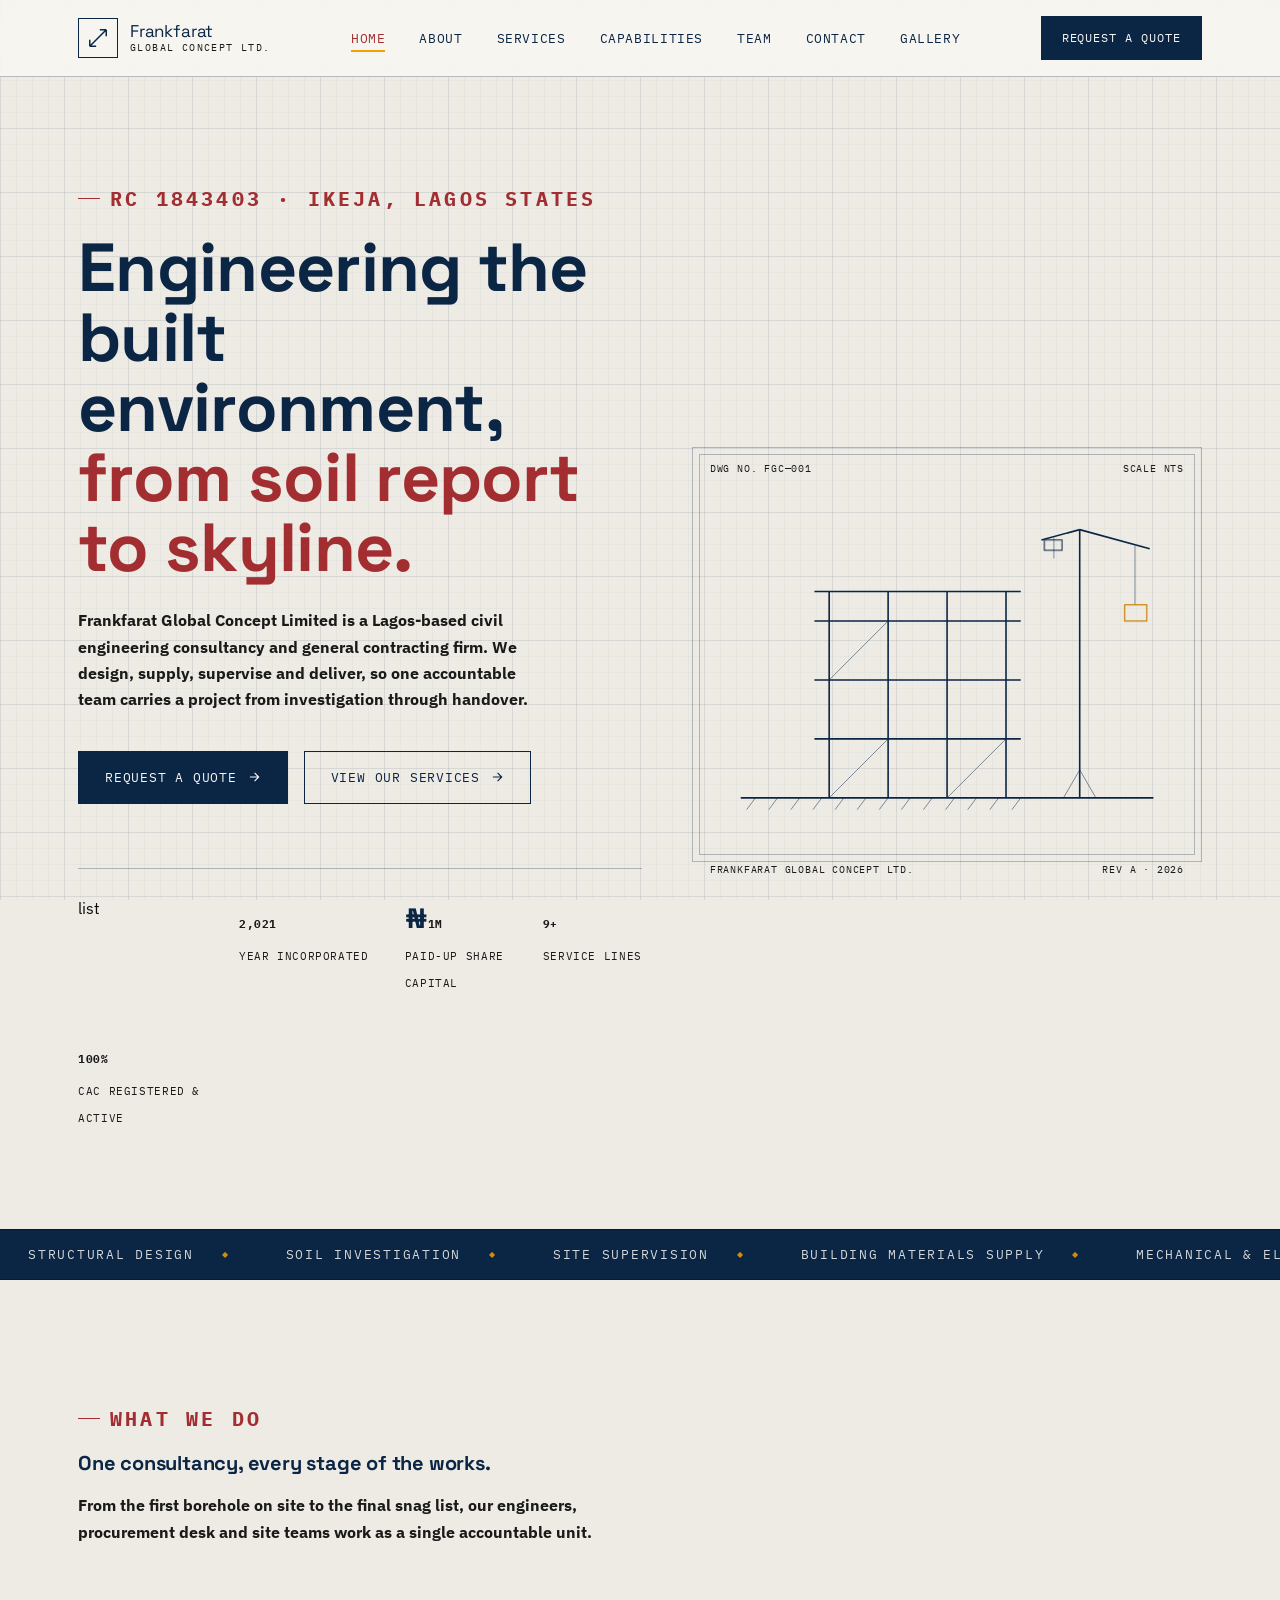
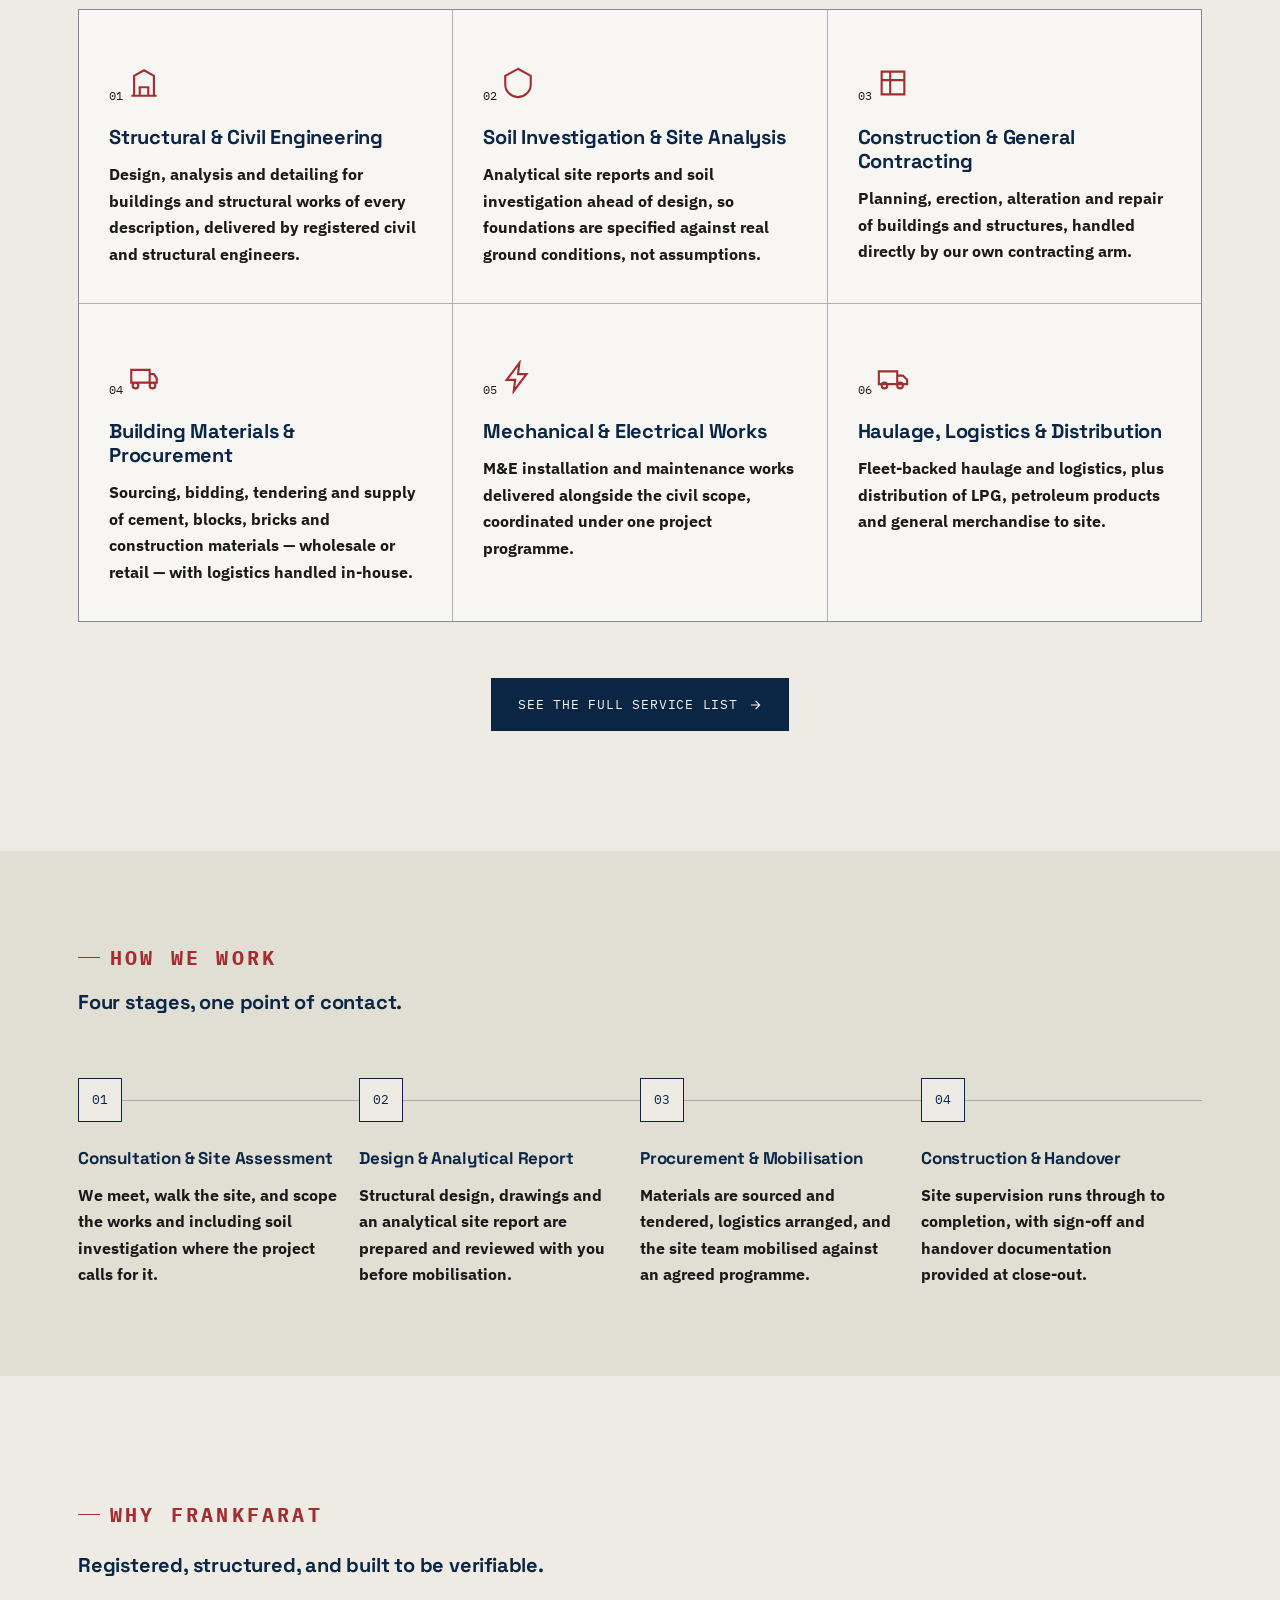
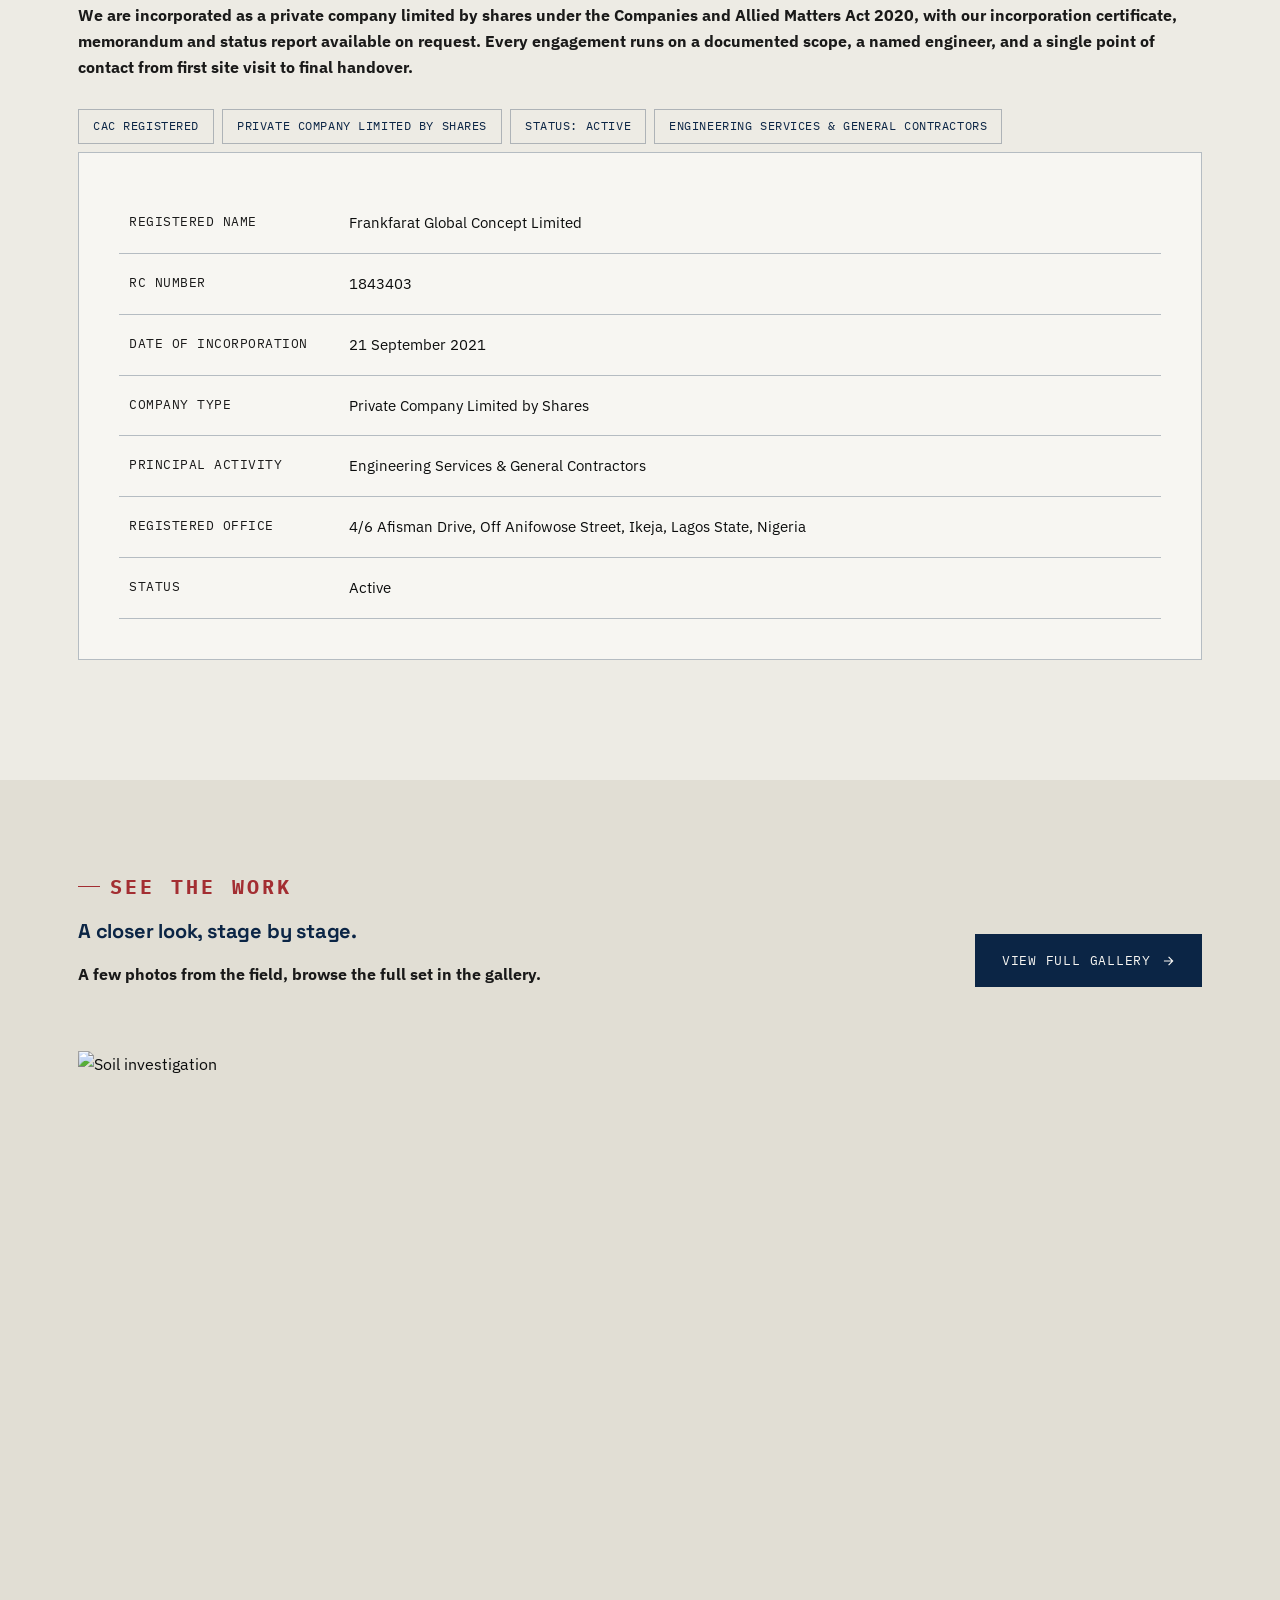
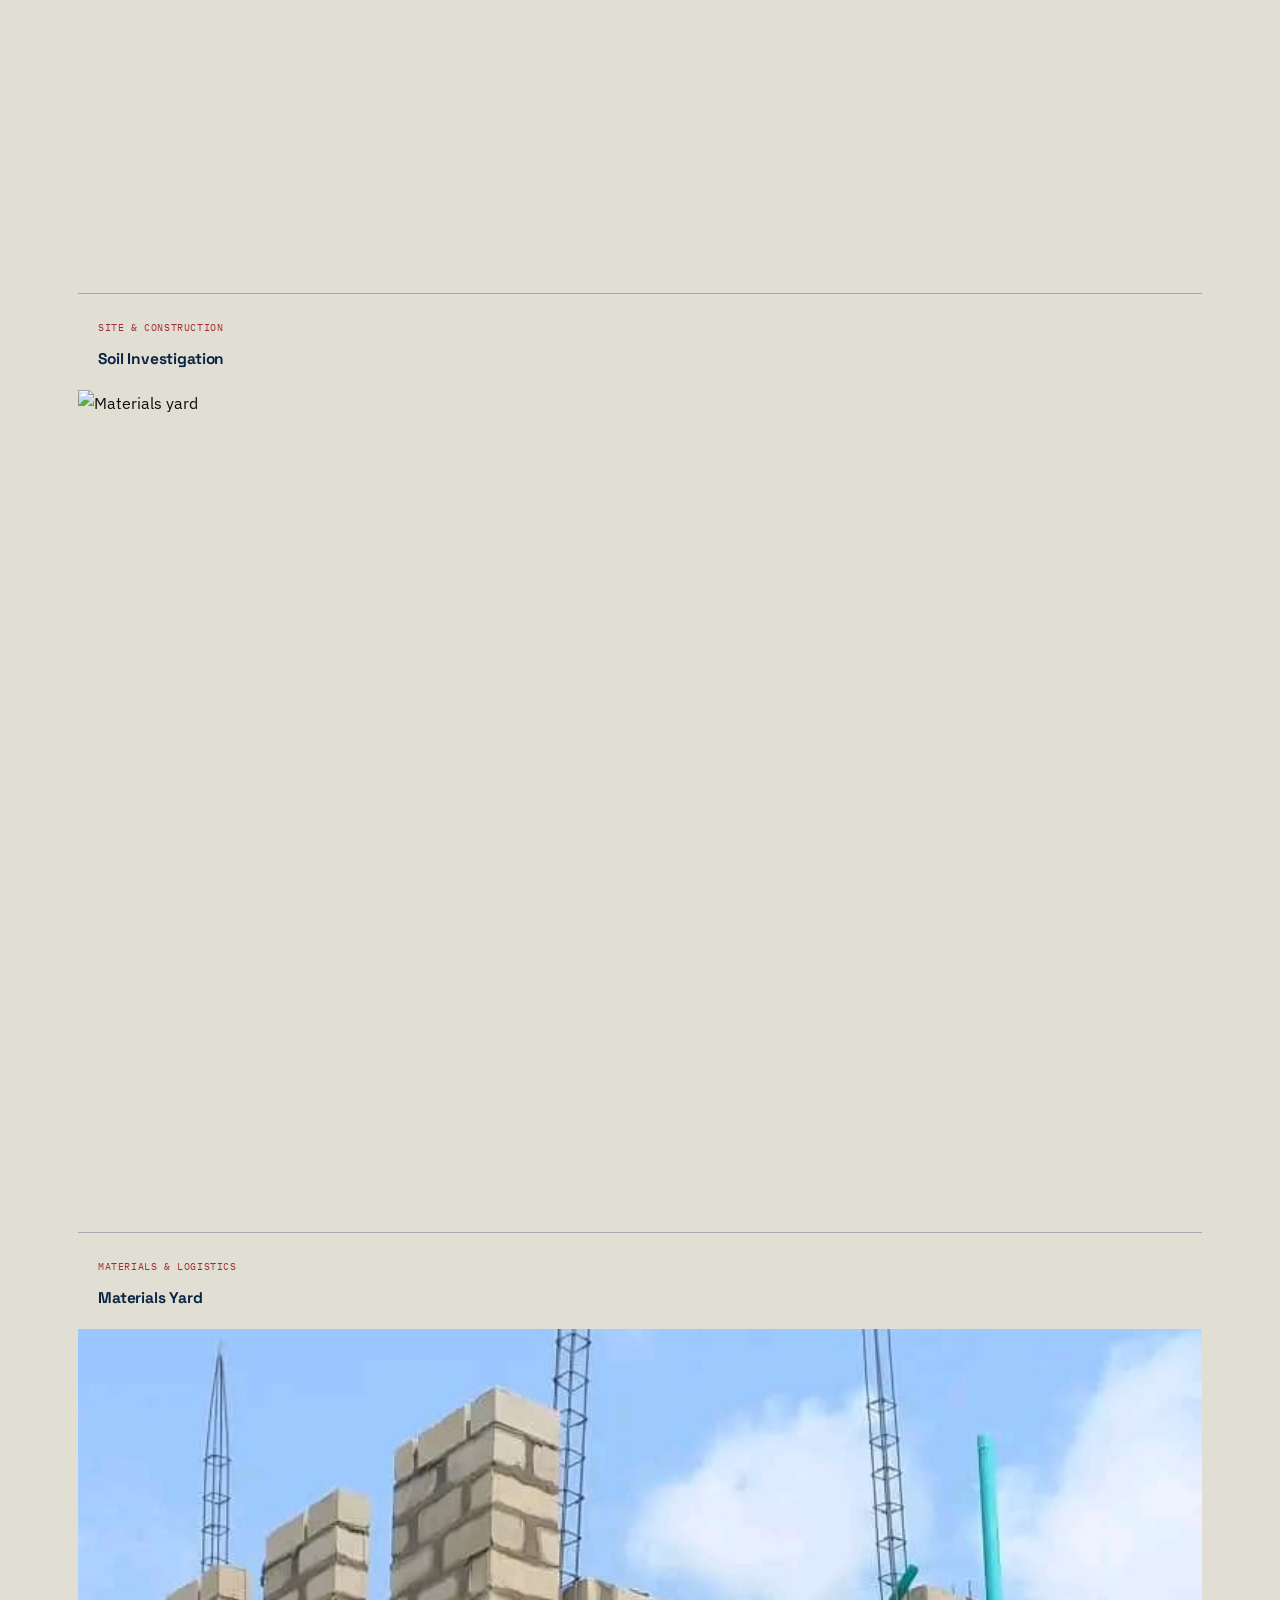
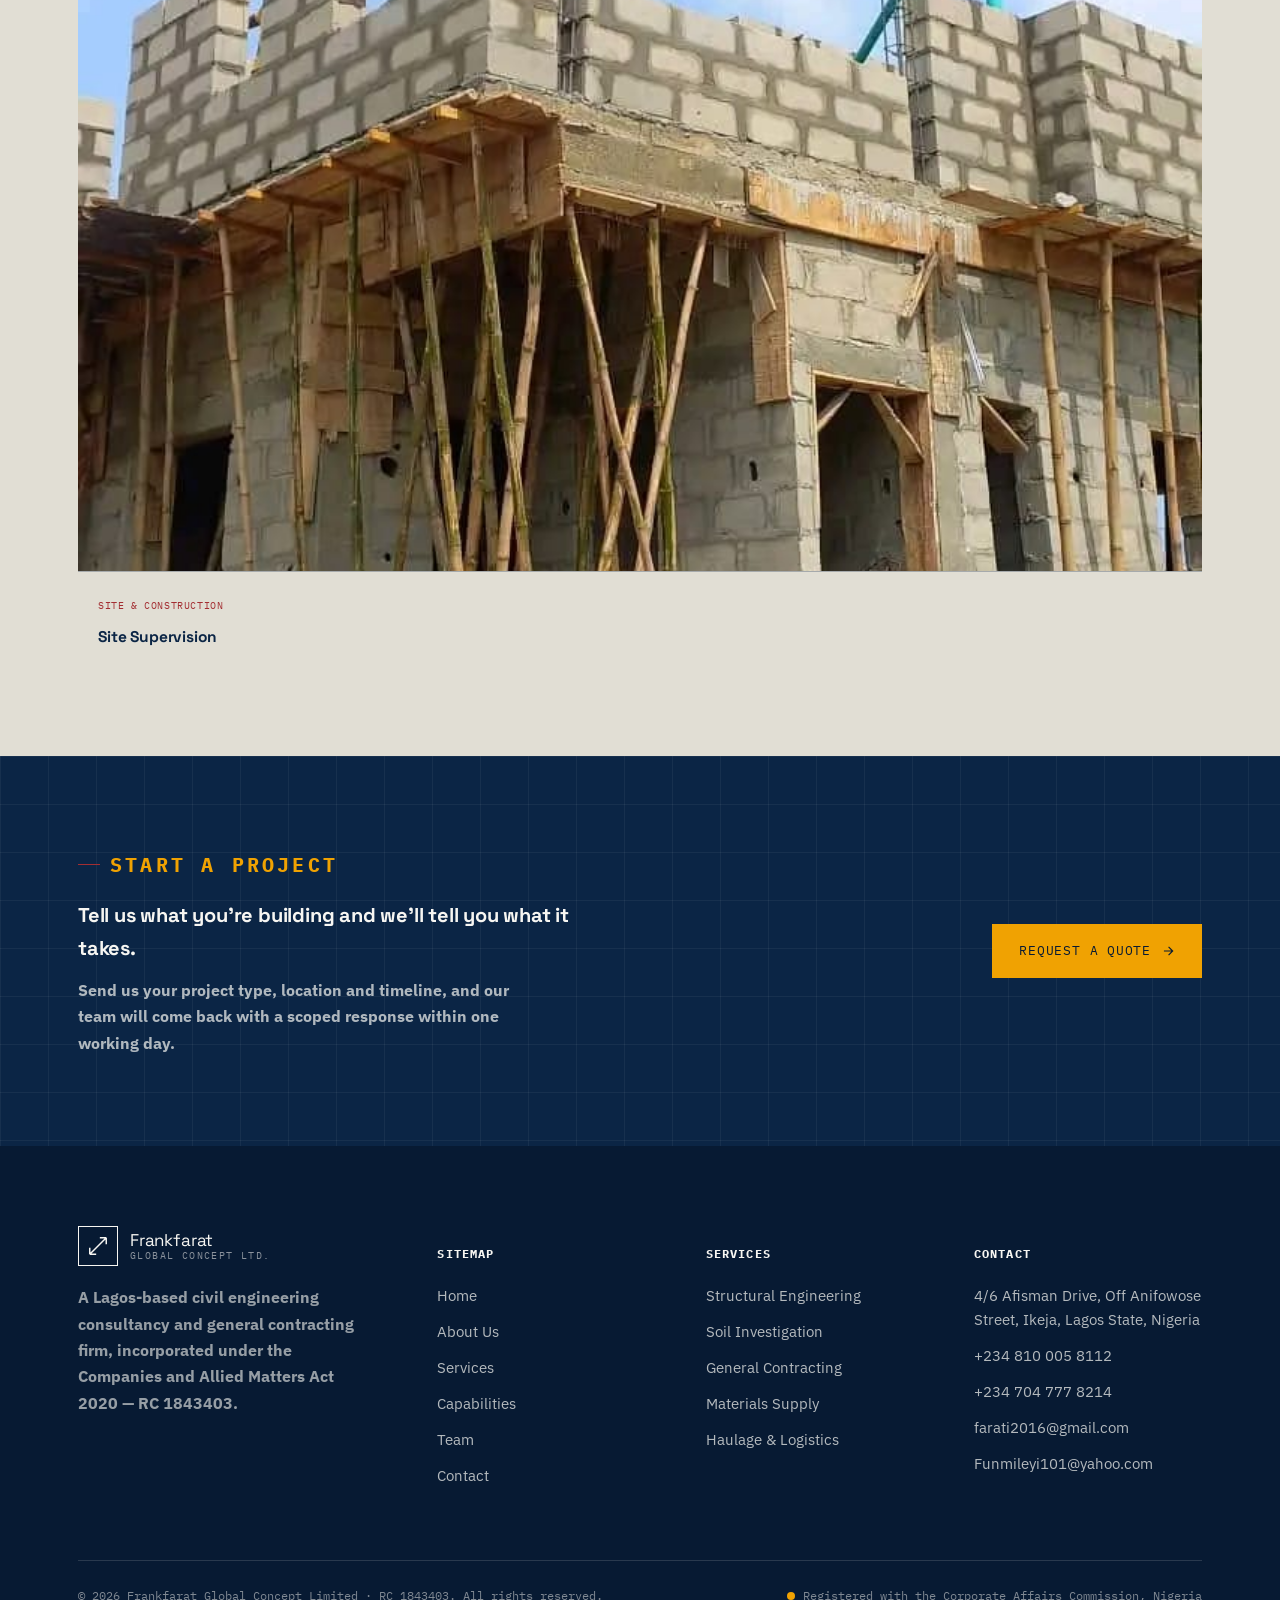
==== commit 49e89c2c: "correction" ====
--- a/index.html
+++ b/index.html
@@ -9,9 +9,7 @@
 <link rel="stylesheet" href="style.css">
 </head>
 <body>
-
 <div class="blueprint-bg"></div>
-
 <!-- ============ HEADER ============ -->
 <header class="sheet-header">
   <div class="wrap bar">
--- a/style.css
+++ b/style.css
@@ -16,7 +16,7 @@
   --concrete-2:  #E1DED4;   /* slightly deeper concrete for panels */
   --paper:       #F7F6F2;   /* drawing paper white */
   --graphite:    #0c0d0d;   /* body copy */
-  --graphite-60: rgba(35,38,43,0.62);
+  --graphite-60: rgba(17, 17, 17, 0.959);
   --amber:       #F0A202;   /* site-safety amber — primary accent */
   --amber-deep:  #C97F00;
   --stamp:       #A32E32;   /* certification-stamp red, used sparingly */
@@ -52,7 +52,8 @@
 ul{ margin:0; padding:0; list-style:none; }
 button{ font-family:inherit; cursor:pointer; }
 h1,h2,h3,h4{ font-family:var(--font-display); margin:0; color:var(--navy); letter-spacing:-0.01em; }
-p{ margin:0; }
+p{ margin:0; font-size: 16px !important; font-weight:800 !important; }
+h2{font-size:20px !important;}
 
 :focus-visible{ outline:2px solid var(--amber); outline-offset:3px; }
 
@@ -177,7 +178,7 @@
 .eyebrow{
   display:inline-flex; align-items:center; gap:10px;
   font-family:var(--font-mono); font-size:20px; letter-spacing:0.16em; text-transform:uppercase;
-  color:var(--stamp); margin-bottom:18px; font-weight: 1000px;
+  color:var(--stamp); margin-bottom:18px; font-weight: 1000;
 }
 .eyebrow::before{ content:""; width:22px; height:1px; background:var(--stamp); }
 
@@ -396,7 +397,7 @@
    UTILITY
    ========================================================================== */
 .grid-2{ display:grid; grid-template-columns:1fr 1fr; gap:60px; }
-.grid-3{ display:grid; grid-template-columns:repeat(3,1fr); gap:34px; }
+.grid-3{ display:grid; grid-template-columns:repeat(2,1fr); gap:34px; }
 @media (max-width:900px){ .grid-2, .grid-3{ grid-template-columns:1fr; } }
 .mt-0{ margin-top:0 !important; }
 .panel{ background:var(--paper); border:1px solid var(--line-strong); padding:40px; }
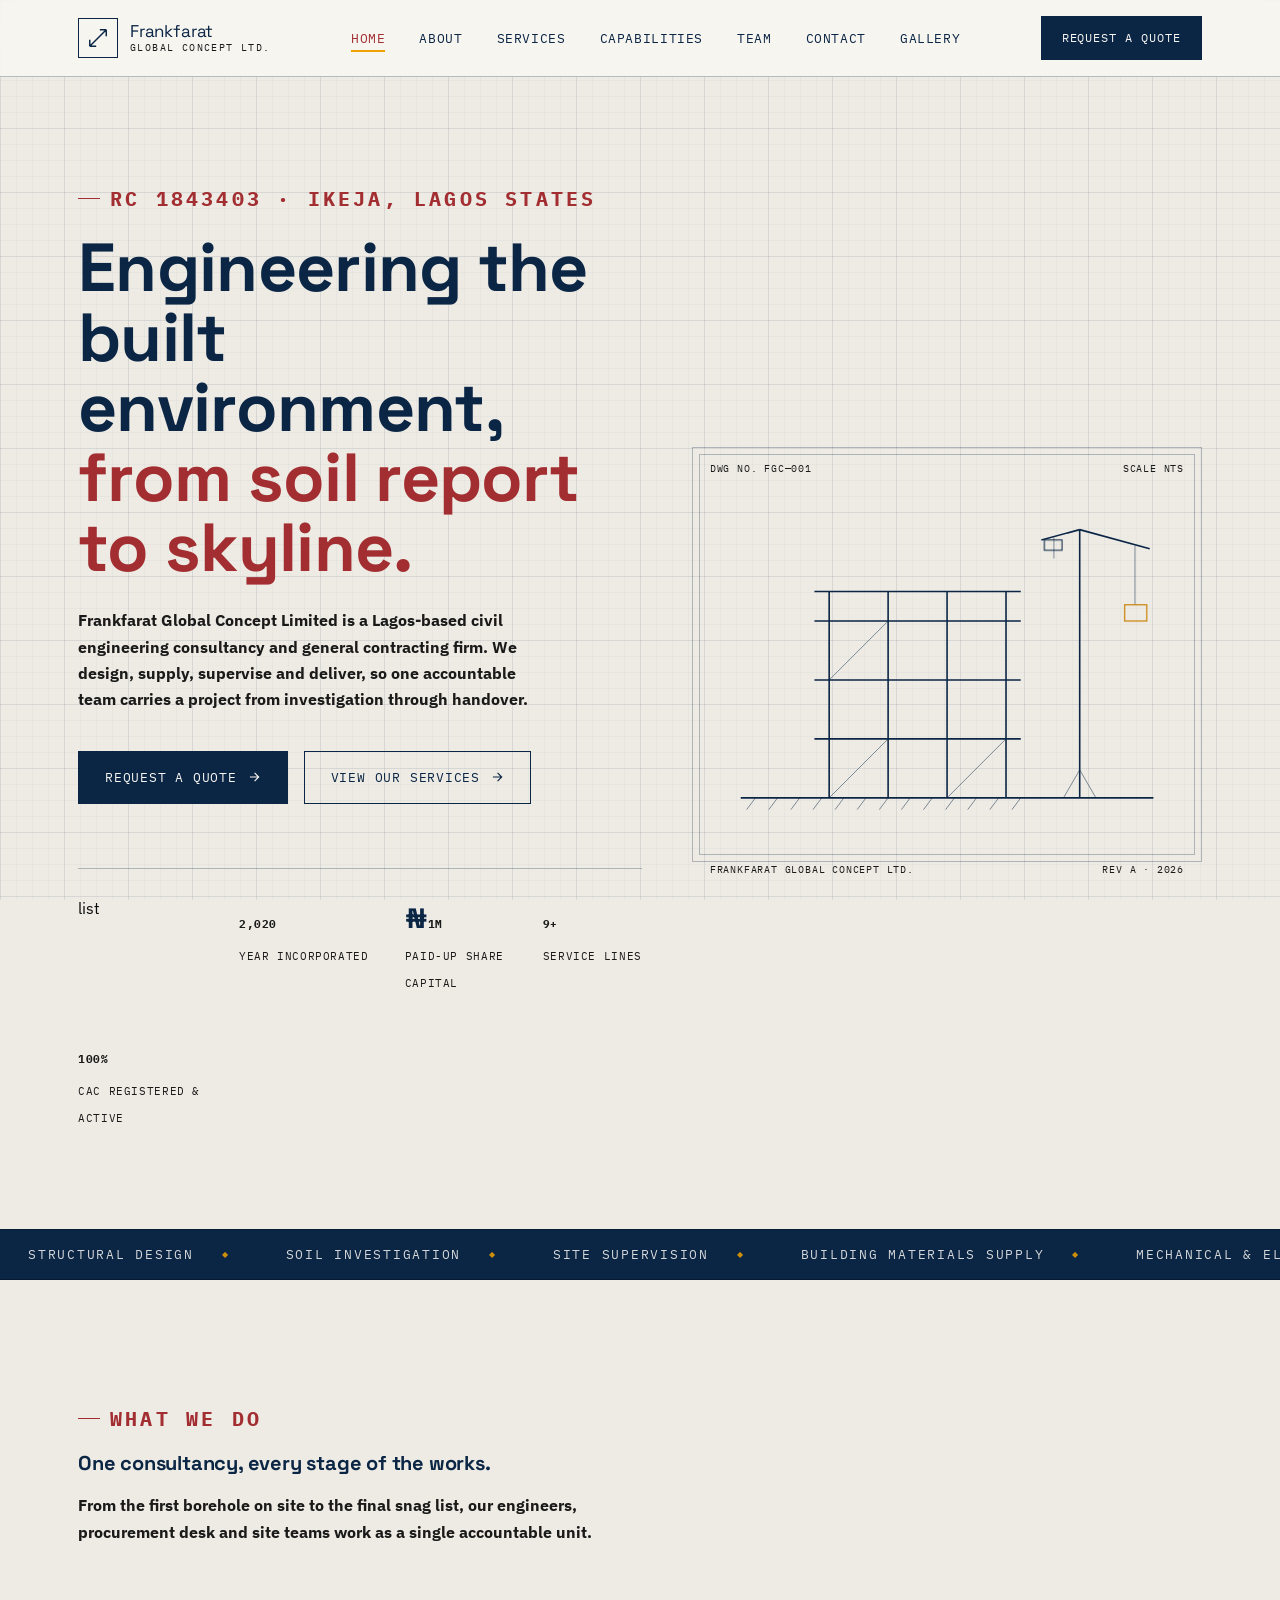
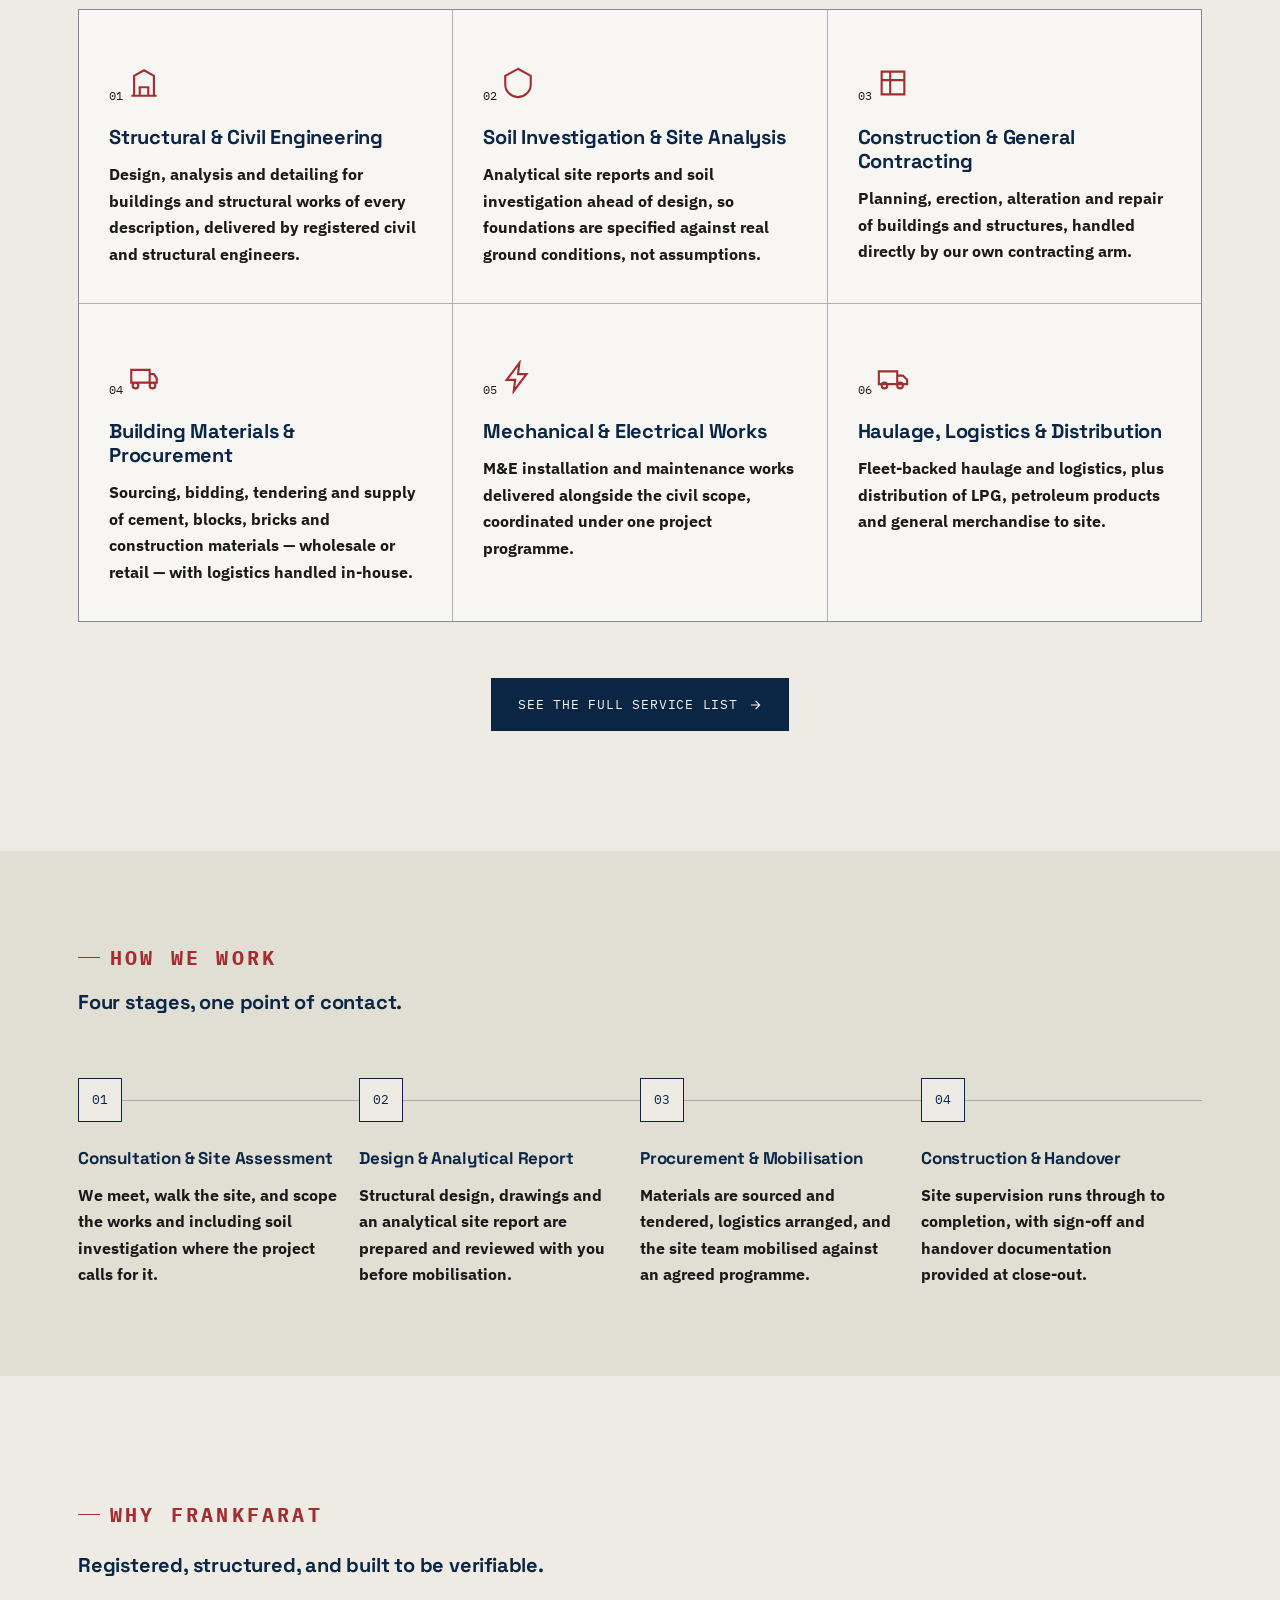
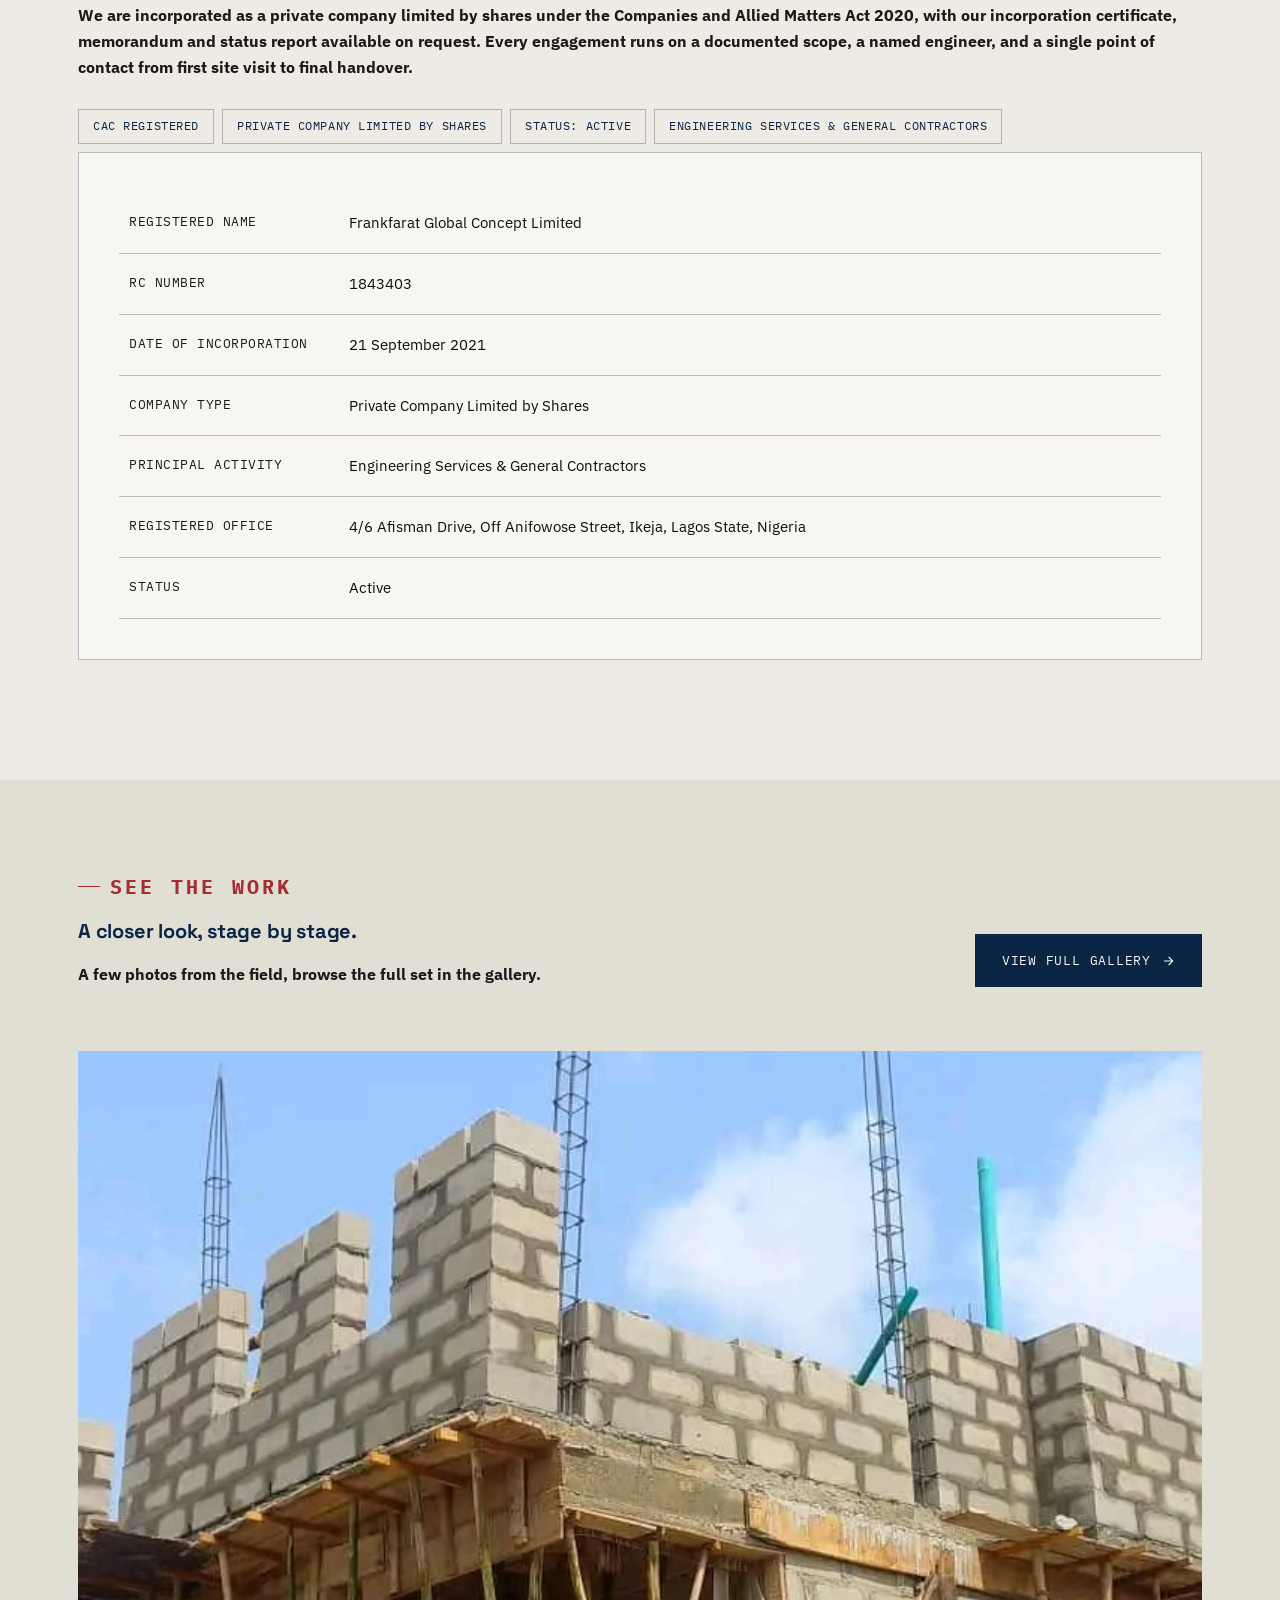
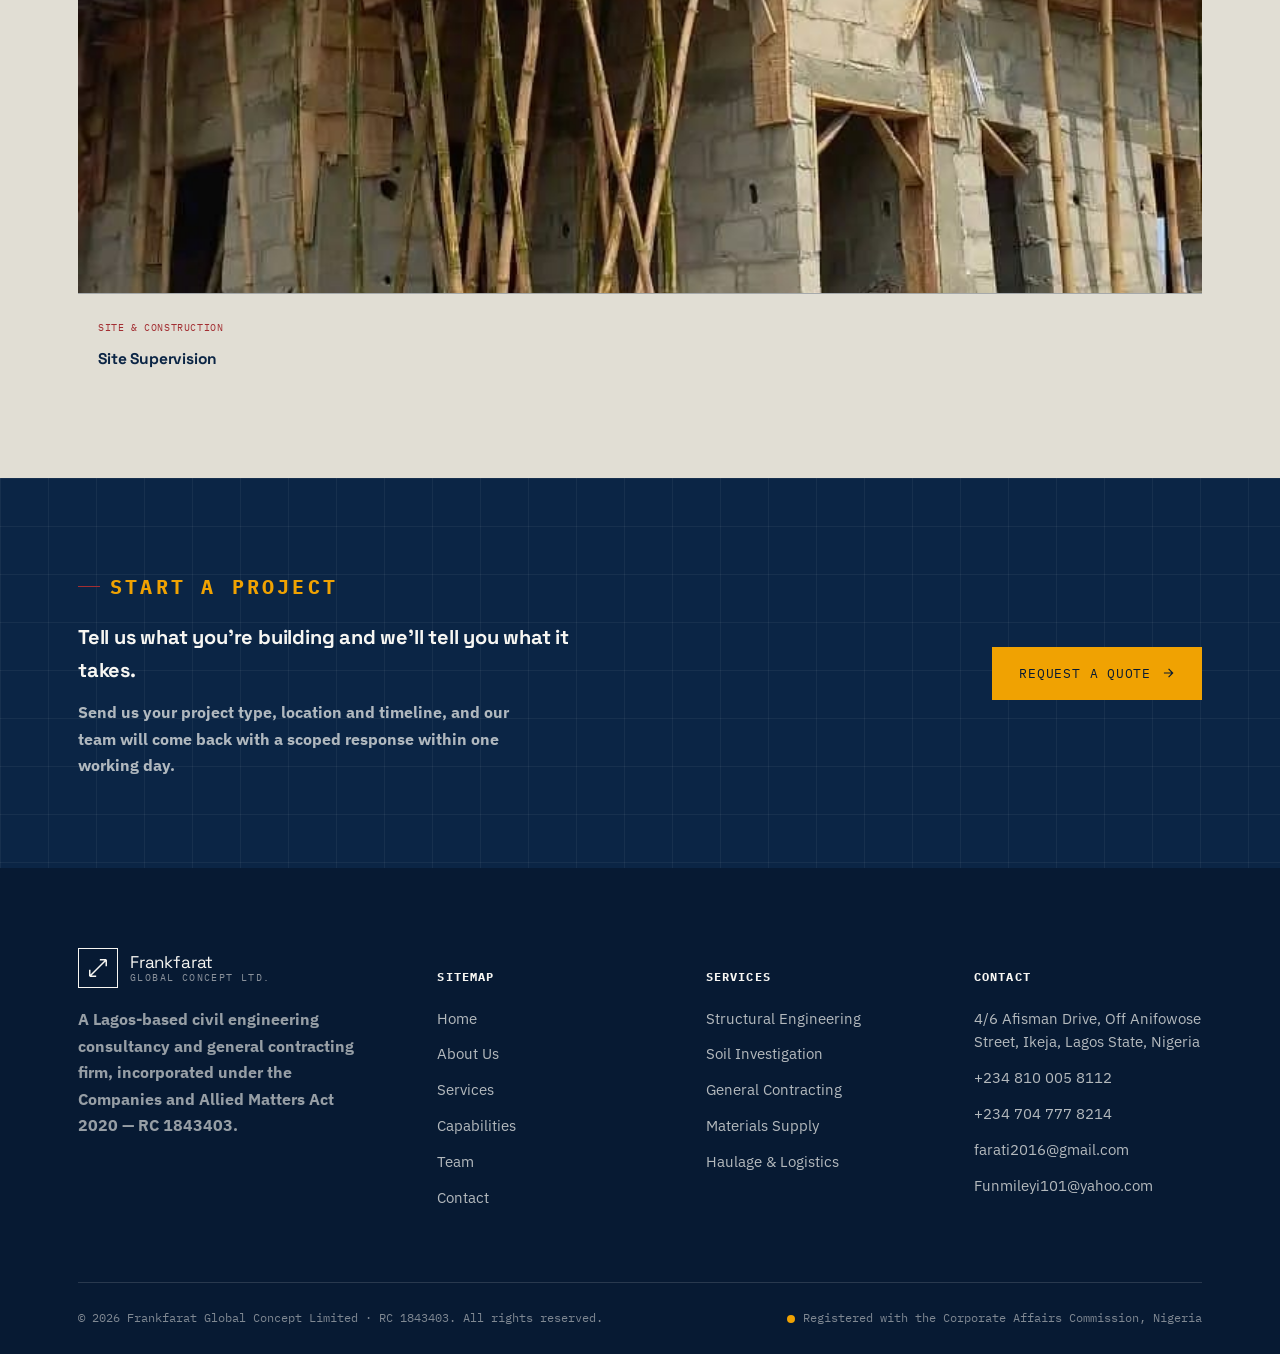
==== commit e666b1fa: "index-correction" ====
--- a/index.html
+++ b/index.html
@@ -249,20 +249,6 @@
  
       <a href="gallery.html" class="sector-card" style="padding:0;display:block;text-decoration:none;">
         <div style="aspect-ratio:4/3;overflow:hidden;border-bottom:1px solid var(--line-strong);">
-          <img src="images/OIP.webp" alt="Soil investigation" style="width:100%;height:100%;object-fit:cover;display:block;">
-        </div>
-        <div style="padding:18px 20px;"><span class="cat" style="font-family:var(--font-mono);font-size:10px;letter-spacing:.06em;text-transform:uppercase;color:var(--stamp);">Site &amp; Construction</span><h4 style="margin-top:8px;font-size:15.5px;color:var(--navy);font-family:var(--font-display);">Soil Investigation</h4></div>
-      </a>
- 
-      <a href="gallery.html" class="sector-card" style="padding:0;display:block;text-decoration:none;">
-        <div style="aspect-ratio:4/3;overflow:hidden;border-bottom:1px solid var(--line-strong);">
-          <img src="images/material yard.webp" alt="Materials yard" style="width:100%;height:100%;object-fit:cover;display:block;">
-        </div>
-        <div style="padding:18px 20px;"><span class="cat" style="font-family:var(--font-mono);font-size:10px;letter-spacing:.06em;text-transform:uppercase;color:var(--stamp);">Materials &amp; Logistics</span><h4 style="margin-top:8px;font-size:15.5px;color:var(--navy);font-family:var(--font-display);">Materials Yard</h4></div>
-      </a>
- 
-      <a href="gallery.html" class="sector-card" style="padding:0;display:block;text-decoration:none;">
-        <div style="aspect-ratio:4/3;overflow:hidden;border-bottom:1px solid var(--line-strong);">
           <img src="Images/WhatsApp Image 2026-07-15 at 10.15.27 PM (1).jpeg" alt="Site supervision" style="width:100%;height:100%;object-fit:cover;display:block;">
         </div>
         <div style="padding:18px 20px;"><span class="cat" style="font-family:var(--font-mono);font-size:10px;letter-spacing:.06em;text-transform:uppercase;color:var(--stamp);">Site &amp; Construction</span><h4 style="margin-top:8px;font-size:15.5px;color:var(--navy);font-family:var(--font-display);">Site Supervision</h4></div>
